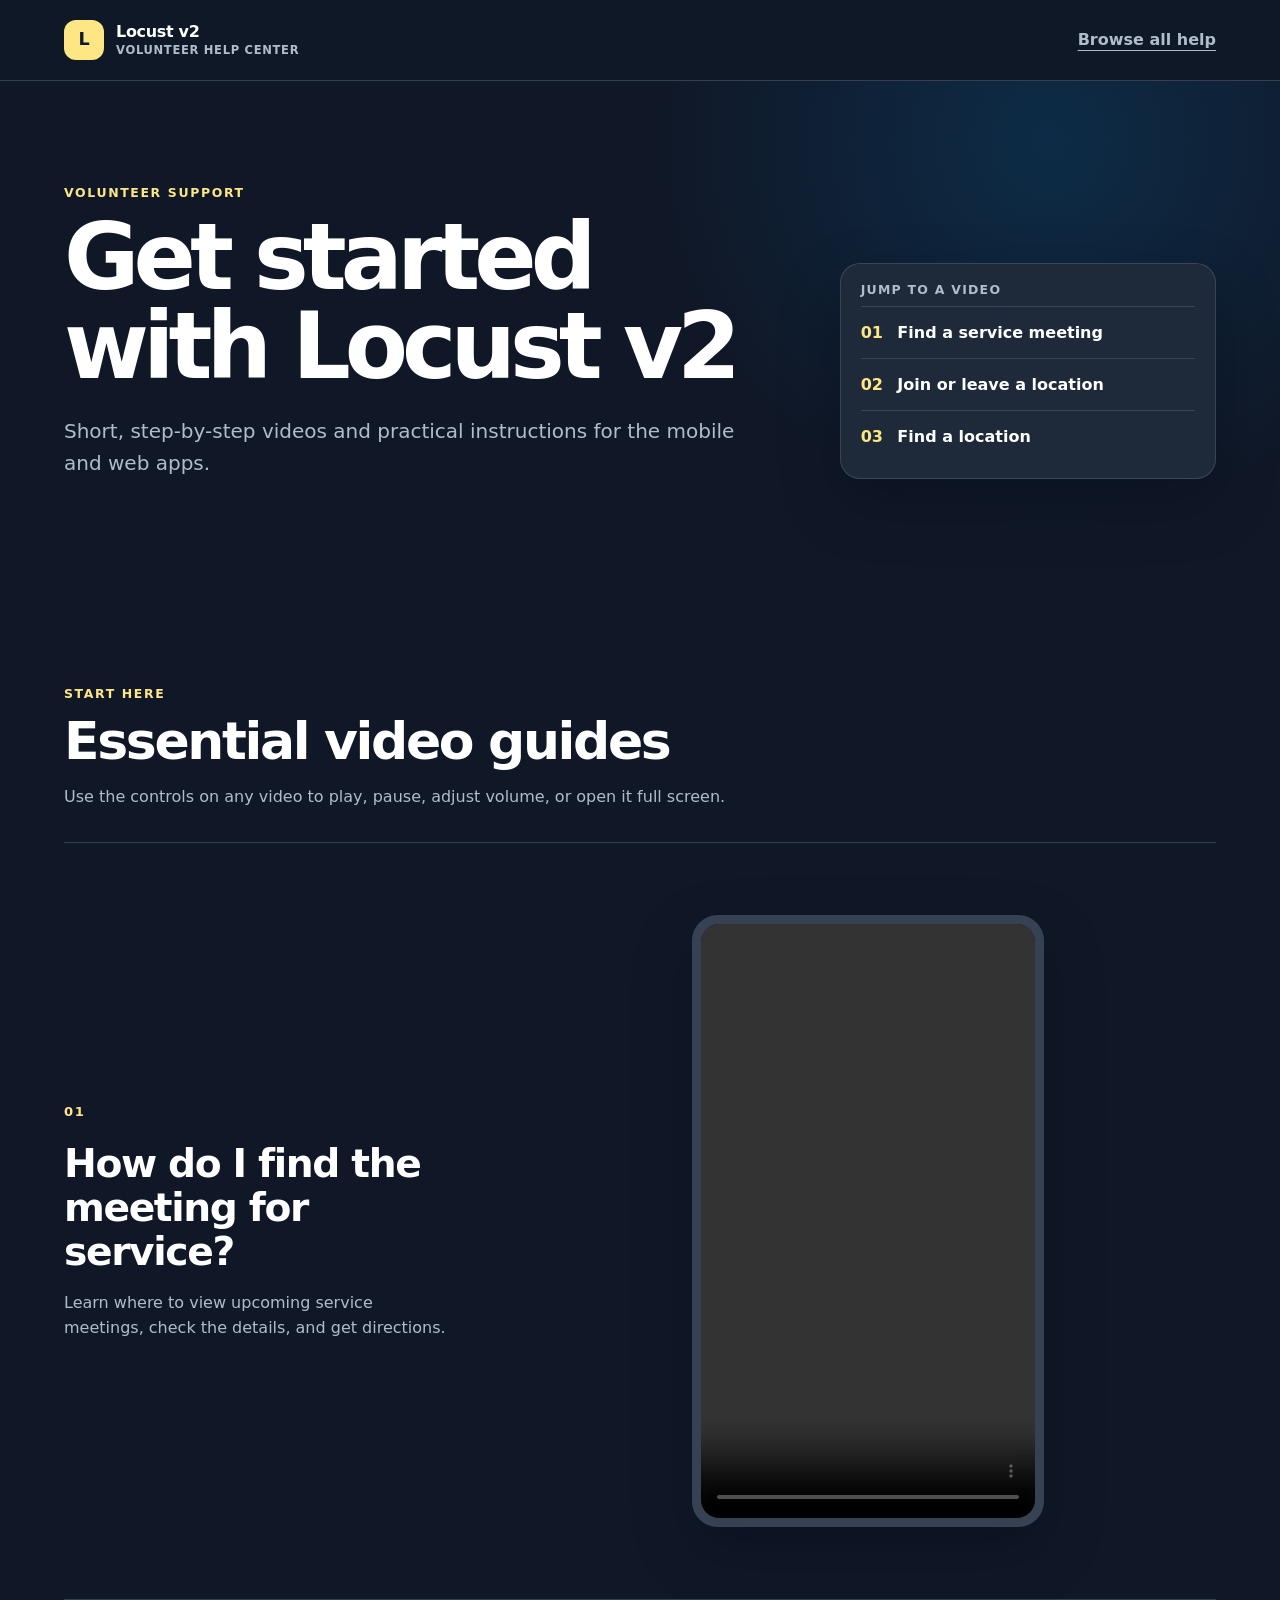
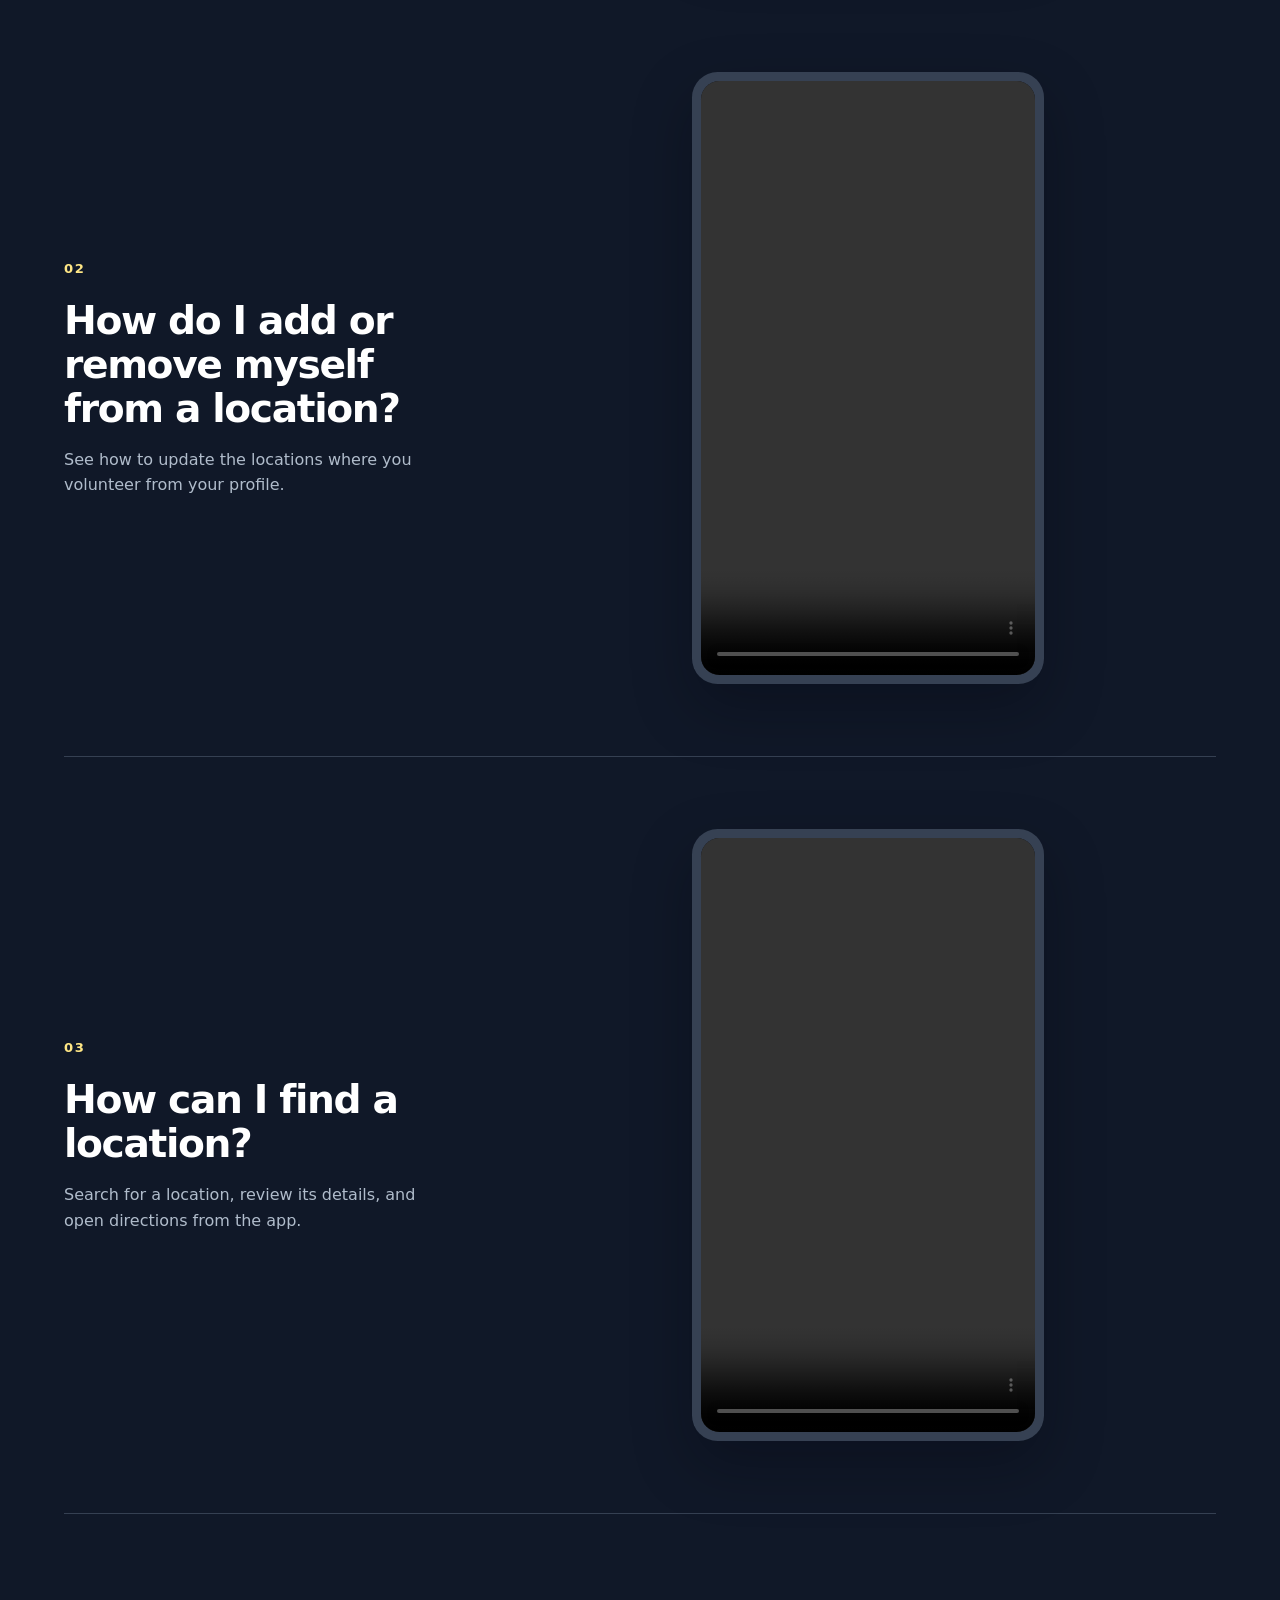
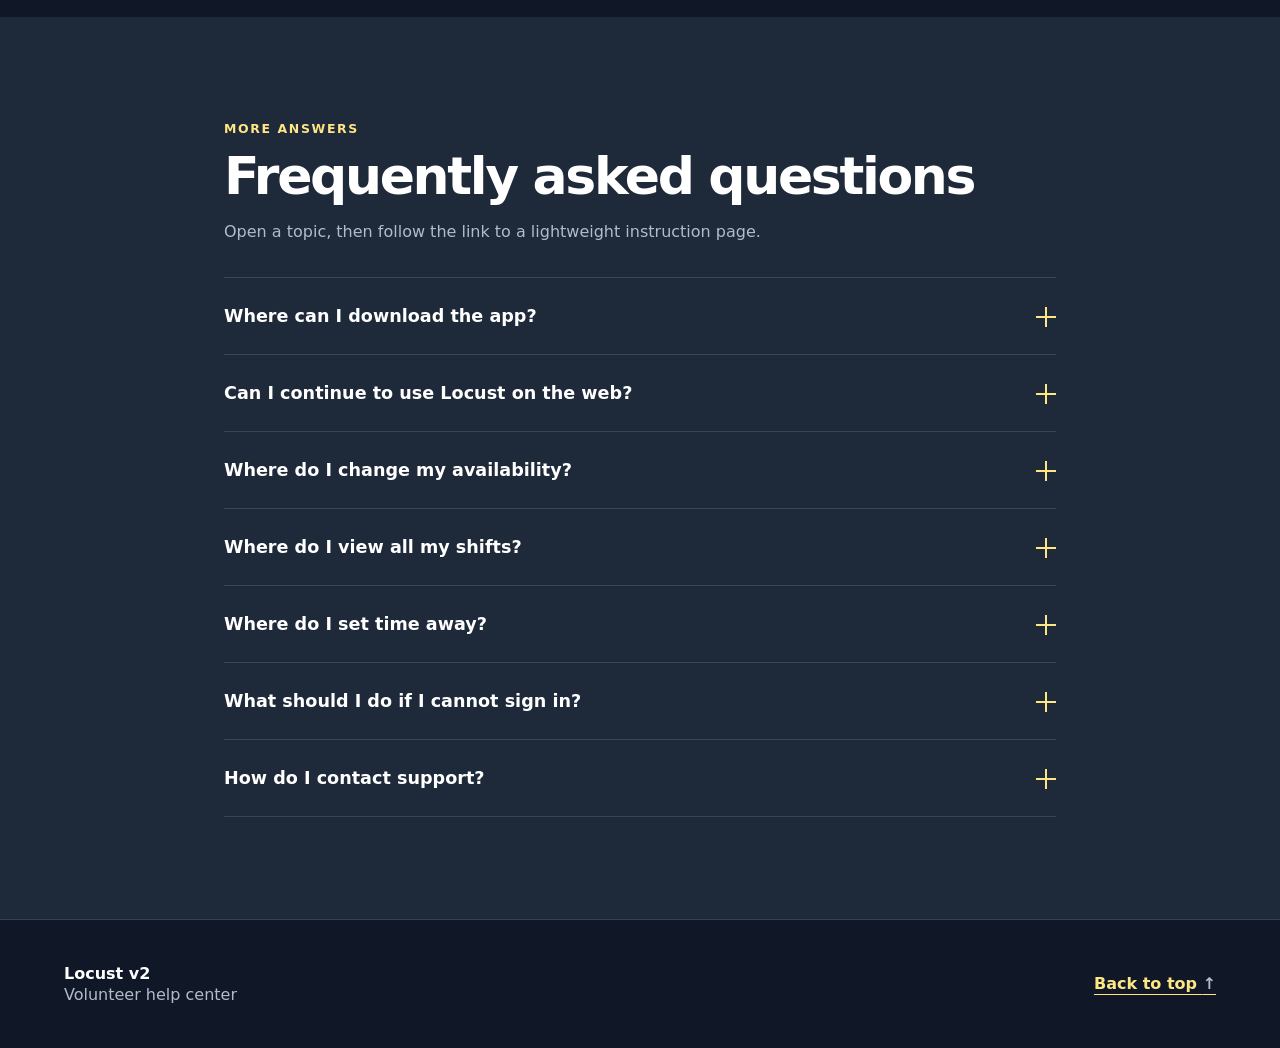
==== index.html @ 75269c6a "Publish Locust FAQ website" ====
<!doctype html>
<html lang="en">
<head>
  <meta charset="utf-8">
  <meta name="viewport" content="width=device-width, initial-scale=1">
  <meta name="description" content="How-to videos and instructions for Locust v2 volunteers.">
  <meta name="theme-color" content="#202534">
  <title>Volunteer Help Center | Locust v2</title>
  <link rel="stylesheet" href="css/styles.css">
  <script src="js/main.js" defer></script>
</head>
<body>
  <a class="skip-link" href="#main-content">Skip to main content</a>

  <header class="site-header">
    <div class="shell header-inner">
      <a class="brand" href="index.html" aria-label="Locust v2 help center home">
        <span class="brand-mark" aria-hidden="true">L</span>
        <span>Locust v2 <small>Volunteer help center</small></span>
      </a>
      <a class="header-link" href="#more-help">Browse all help</a>
    </div>
  </header>

  <main id="main-content">
    <section class="hero" aria-labelledby="page-title">
      <div class="shell hero-grid">
        <div>
          <p class="eyebrow">Volunteer support</p>
          <h1 id="page-title">Get started with Locust v2</h1>
          <p class="hero-copy">Short, step-by-step videos and practical instructions for the mobile and web apps.</p>
        </div>
        <nav class="quick-nav" aria-label="On this page">
          <p>Jump to a video</p>
          <a href="#find-meeting">01 <span>Find a service meeting</span></a>
          <a href="#manage-location">02 <span>Join or leave a location</span></a>
          <a href="#find-location">03 <span>Find a location</span></a>
        </nav>
      </div>
    </section>

    <section class="shell video-section" aria-labelledby="video-guides-title">
      <div class="section-heading">
        <p class="eyebrow">Start here</p>
        <h2 id="video-guides-title">Essential video guides</h2>
        <p>Use the controls on any video to play, pause, adjust volume, or open it full screen.</p>
      </div>

      <article class="guide" id="find-meeting">
        <div class="guide-copy">
          <span class="step-number" aria-hidden="true">01</span>
          <h2>How do I find the meeting for service?</h2>
          <p>Learn where to view upcoming service meetings, check the details, and get directions.</p>
        </div>
        <div class="video-frame">
          <video controls playsinline preload="metadata" aria-label="How to find a meeting for service">
            <source src="videos/find-service-meeting.mp4" type="video/mp4">
            Your browser does not support embedded video. <a href="videos/find-service-meeting.mp4">Download the video</a>.
          </video>
        </div>
      </article>

      <article class="guide" id="manage-location">
        <div class="guide-copy">
          <span class="step-number" aria-hidden="true">02</span>
          <h2>How do I add or remove myself from a location?</h2>
          <p>See how to update the locations where you volunteer from your profile.</p>
        </div>
        <div class="video-frame">
          <video controls playsinline preload="metadata" aria-label="How to add or remove yourself from a location">
            <source src="videos/manage-my-locations.mp4" type="video/mp4">
            Your browser does not support embedded video. <a href="videos/manage-my-locations.mp4">Download the video</a>.
          </video>
        </div>
      </article>

      <article class="guide" id="find-location">
        <div class="guide-copy">
          <span class="step-number" aria-hidden="true">03</span>
          <h2>How can I find a location?</h2>
          <p>Search for a location, review its details, and open directions from the app.</p>
        </div>
        <div class="video-frame">
          <video controls playsinline preload="metadata" aria-label="How to find a location">
            <source src="videos/find-location.mp4" type="video/mp4">
            Your browser does not support embedded video. <a href="videos/find-location.mp4">Download the video</a>.
          </video>
        </div>
      </article>
    </section>

    <section class="more-help" id="more-help" aria-labelledby="more-help-title">
      <div class="shell narrow">
        <div class="section-heading">
          <p class="eyebrow">More answers</p>
          <h2 id="more-help-title">Frequently asked questions</h2>
          <p>Open a topic, then follow the link to a lightweight instruction page.</p>
        </div>

        <div class="accordion" data-accordion>
          <div class="accordion-item">
            <h3><button type="button" aria-expanded="false" aria-controls="answer-download" id="question-download"><span>Where can I download the app?</span><span class="accordion-icon" aria-hidden="true"></span></button></h3>
            <div class="accordion-panel" id="answer-download" role="region" aria-labelledby="question-download" hidden>
              <p>Download the Locust app from the App Store or Google Play.</p>
              <a class="button" href="faq/download-app.html">View download options <span aria-hidden="true">→</span></a>
            </div>
          </div>
          <div class="accordion-item">
            <h3><button type="button" aria-expanded="false" aria-controls="answer-web" id="question-web"><span>Can I continue to use Locust on the web?</span><span class="accordion-icon" aria-hidden="true"></span></button></h3>
            <div class="accordion-panel" id="answer-web" role="region" aria-labelledby="question-web" hidden>
              <p>Yes. Locust will continue to support the v2 module on the web.</p>
              <a class="button" href="faq/use-locust-on-web.html">Learn about web access <span aria-hidden="true">→</span></a>
            </div>
          </div>
          <div class="accordion-item">
            <h3><button type="button" aria-expanded="false" aria-controls="answer-availability" id="question-availability"><span>Where do I change my availability?</span><span class="accordion-icon" aria-hidden="true"></span></button></h3>
            <div class="accordion-panel" id="answer-availability" role="region" aria-labelledby="question-availability" hidden>
              <p>Follow the video guide to review and update your regular availability.</p>
              <a class="button" href="faq/change-availability.html">View availability guide <span aria-hidden="true">→</span></a>
            </div>
          </div>
          <div class="accordion-item">
            <h3><button type="button" aria-expanded="false" aria-controls="answer-shifts" id="question-shifts"><span>Where do I view all my shifts?</span><span class="accordion-icon" aria-hidden="true"></span></button></h3>
            <div class="accordion-panel" id="answer-shifts" role="region" aria-labelledby="question-shifts" hidden>
              <p>See where to find upcoming and previous shifts in one place.</p>
              <a class="button" href="faq/view-all-shifts.html">View shifts guide <span aria-hidden="true">→</span></a>
            </div>
          </div>
          <div class="accordion-item">
            <h3><button type="button" aria-expanded="false" aria-controls="answer-time-away" id="question-time-away"><span>Where do I set time away?</span><span class="accordion-icon" aria-hidden="true"></span></button></h3>
            <div class="accordion-panel" id="answer-time-away" role="region" aria-labelledby="question-time-away" hidden>
              <p>Use time away to mark dates when you are unavailable to volunteer.</p>
              <a class="button" href="faq/set-time-away.html">View time away guide <span aria-hidden="true">→</span></a>
            </div>
          </div>
          <div class="accordion-item">
            <h3><button type="button" aria-expanded="false" aria-controls="answer-password" id="question-password"><span>What should I do if I cannot sign in?</span><span class="accordion-icon" aria-hidden="true"></span></button></h3>
            <div class="accordion-panel" id="answer-password" role="region" aria-labelledby="question-password" hidden>
              <p>Try quick sign-in checks or follow the steps to reset your password.</p>
              <a class="button" href="faq/sign-in-help.html">View sign-in help <span aria-hidden="true">→</span></a>
            </div>
          </div>
          <div class="accordion-item">
            <h3><button type="button" aria-expanded="false" aria-controls="answer-support" id="question-support"><span>How do I contact support?</span><span class="accordion-icon" aria-hidden="true"></span></button></h3>
            <div class="accordion-panel" id="answer-support" role="region" aria-labelledby="question-support" hidden>
              <p>Find out what information to include so the support team can help quickly.</p>
              <a class="button" href="faq/contact-support.html">View support options <span aria-hidden="true">→</span></a>
            </div>
          </div>
        </div>
      </div>
    </section>
  </main>

  <footer class="site-footer">
    <div class="shell footer-inner">
      <p><strong>Locust v2</strong><br><span>Volunteer help center</span></p>
      <a href="#main-content">Back to top <span aria-hidden="true">↑</span></a>
    </div>
  </footer>
</body>
</html>
---- css/styles.css ----
:root {
  color-scheme: dark;
  --background: oklch(21% .034 264.665);
  --surface: oklch(27.8% .033 256.848);
  --surface-active: oklch(37.3% .034 259.733);
  --text: #fff;
  --muted: oklch(79% .025 255);
  --button: oklch(58.8% .158 241.966);
  --button-hover: oklch(67% .15 241.966);
  --icon: oklch(92.4% .12 95.746);
  --border: oklch(45% .035 258 / .65);
  --focus: oklch(85% .15 95.746);
  --shadow: 0 24px 60px oklch(10% .03 260 / .28);
  --radius: 1.25rem;
  --shell: 72rem;
}

* { box-sizing: border-box; }
html { scroll-behavior: smooth; }
body {
  margin: 0;
  background: var(--background);
  color: var(--text);
  font-family: Inter, ui-sans-serif, system-ui, -apple-system, BlinkMacSystemFont, "Segoe UI", sans-serif;
  font-size: 1rem;
  line-height: 1.6;
}
a { color: inherit; }
button, a { -webkit-tap-highlight-color: transparent; }
:focus-visible { outline: 3px solid var(--focus); outline-offset: 4px; }
.shell { width: min(calc(100% - 2rem), var(--shell)); margin-inline: auto; }
.narrow { max-width: 52rem; }
.skip-link { position: fixed; top: .75rem; left: .75rem; z-index: 20; padding: .7rem 1rem; background: var(--icon); color: var(--background); font-weight: 800; border-radius: .5rem; transform: translateY(-160%); }
.skip-link:focus { transform: translateY(0); }

.site-header { border-bottom: 1px solid var(--border); background: oklch(21% .034 264.665 / .92); }
.header-inner, .footer-inner { min-height: 5rem; display: flex; align-items: center; justify-content: space-between; gap: 1rem; }
.brand { display: inline-flex; align-items: center; gap: .75rem; text-decoration: none; font-weight: 800; letter-spacing: -.02em; line-height: 1.1; }
.brand small { display: block; color: var(--muted); margin-top: .25rem; font-size: .72rem; font-weight: 600; letter-spacing: .06em; text-transform: uppercase; }
.brand-mark { display: grid; place-items: center; width: 2.5rem; aspect-ratio: 1; border-radius: .75rem; color: var(--background); background: var(--icon); font-size: 1.1rem; }
.header-link { color: var(--muted); text-underline-offset: .3em; font-weight: 700; }
.header-link:hover { color: var(--text); }

.hero { padding: clamp(3.5rem, 8vw, 7rem) 0; overflow: hidden; background: radial-gradient(circle at 82% 12%, oklch(58.8% .158 241.966 / .18), transparent 34%); }
.hero-grid { display: grid; grid-template-columns: minmax(0, 1.3fr) minmax(17rem, .7fr); gap: clamp(2rem, 6vw, 6rem); align-items: end; }
.eyebrow { margin: 0 0 .6rem; color: var(--icon); text-transform: uppercase; letter-spacing: .13em; font-size: .78rem; font-weight: 850; }
h1, h2, h3, p { overflow-wrap: break-word; }
h1 { max-width: 12ch; margin: 0; font-size: clamp(2.8rem, 8vw, 5.75rem); line-height: .97; letter-spacing: -.065em; }
.hero-copy { max-width: 43rem; margin: 1.5rem 0 0; color: var(--muted); font-size: clamp(1.05rem, 2vw, 1.25rem); }
.quick-nav { padding: 1rem 1.25rem; border: 1px solid var(--border); border-radius: var(--radius); background: var(--surface); box-shadow: var(--shadow); }
.quick-nav p { margin: 0 0 .4rem; color: var(--muted); font-size: .78rem; font-weight: 800; text-transform: uppercase; letter-spacing: .1em; }
.quick-nav a { display: flex; gap: .9rem; padding: .8rem 0; color: var(--icon); text-decoration: none; font-variant-numeric: tabular-nums; font-weight: 800; border-top: 1px solid var(--border); }
.quick-nav a span { color: var(--text); font-weight: 650; }
.quick-nav a:hover span { text-decoration: underline; text-underline-offset: .3em; }

.video-section { padding: clamp(4rem, 8vw, 7.5rem) 0; }
.section-heading { margin-bottom: 2rem; }
.section-heading h2 { margin: 0; font-size: clamp(2rem, 5vw, 3.25rem); line-height: 1.05; letter-spacing: -.045em; }
.section-heading > p:last-child { max-width: 42rem; margin: 1rem 0 0; color: var(--muted); }
.guide { display: grid; grid-template-columns: minmax(15rem, .72fr) minmax(18rem, 1.28fr); gap: clamp(1.5rem, 5vw, 5rem); align-items: center; padding: clamp(2rem, 6vw, 4.5rem) 0; border-top: 1px solid var(--border); scroll-margin-top: 1rem; }
.guide:last-child { border-bottom: 1px solid var(--border); }
.step-number { display: block; margin-bottom: 1.25rem; color: var(--icon); font-size: .82rem; font-weight: 850; letter-spacing: .12em; }
.guide h2 { margin: 0; font-size: clamp(1.6rem, 4vw, 2.45rem); line-height: 1.12; letter-spacing: -.035em; }
.guide-copy p { margin: 1rem 0 0; color: var(--muted); }
.video-frame { justify-self: center; width: min(100%, 22rem); padding: .55rem; border-radius: 1.6rem; background: var(--surface-active); box-shadow: var(--shadow); }
video { display: block; width: 100%; aspect-ratio: 9 / 16; object-fit: cover; border-radius: 1.15rem; background: #0c0f17; }

.more-help { padding: clamp(4rem, 8vw, 7.5rem) 0; background: var(--surface); }
.accordion { border-top: 1px solid var(--border); }
.accordion-item { border-bottom: 1px solid var(--border); }
.accordion h3 { margin: 0; }
.accordion button { width: 100%; min-height: 4.75rem; display: flex; align-items: center; justify-content: space-between; gap: 1.5rem; padding: 1rem 0; border: 0; color: var(--text); background: transparent; text-align: left; font: inherit; font-size: 1.1rem; font-weight: 750; cursor: pointer; }
.accordion button:hover { color: var(--icon); }
.accordion-icon { position: relative; flex: 0 0 1.25rem; width: 1.25rem; height: 1.25rem; }
.accordion-icon::before, .accordion-icon::after { content: ""; position: absolute; inset: 50% 0 auto; height: 2px; background: var(--icon); transition: transform .2s ease; }
.accordion-icon::after { transform: rotate(90deg); }
.accordion button[aria-expanded="true"] .accordion-icon::after { transform: rotate(0deg); }
.accordion-panel { padding: 0 3rem 1.75rem 0; }
.accordion-panel p { max-width: 40rem; margin: 0 0 1.25rem; color: var(--muted); }
.button { display: inline-flex; align-items: center; gap: .65rem; min-height: 2.75rem; padding: .65rem 1rem; border-radius: .65rem; color: #fff; background: var(--button); text-decoration: none; font-weight: 800; }
.button:hover { background: var(--button-hover); }

.site-footer { border-top: 1px solid var(--border); }
.footer-inner { min-height: 8rem; }
.footer-inner p { margin: 0; line-height: 1.35; }
.footer-inner span { color: var(--muted); }
.footer-inner a { color: var(--icon); font-weight: 750; text-underline-offset: .3em; }

.article-page main { padding: clamp(3rem, 8vw, 6rem) 0; }
.breadcrumbs { margin-bottom: 2rem; color: var(--muted); font-size: .92rem; }
.breadcrumbs a { color: var(--icon); }
.article { max-width: 48rem; }
.article h1 { max-width: 15ch; font-size: clamp(2.4rem, 7vw, 4.5rem); }
.article .lede { margin: 1.25rem 0 2.5rem; color: var(--muted); font-size: 1.2rem; }
.instruction-card { margin-top: 2rem; padding: clamp(1.25rem, 4vw, 2rem); border: 1px solid var(--border); border-radius: var(--radius); background: var(--surface); }
.instruction-card h2 { margin-top: 0; }
.instruction-card li + li { margin-top: .85rem; }
.note { padding: 1rem 1.2rem; border-left: 4px solid var(--icon); background: oklch(92.4% .12 95.746 / .08); }
.store-badges { display: flex; flex-wrap: wrap; align-items: center; gap: 1rem; margin: 1.75rem 0; }
.store-badge { display: inline-flex; border-radius: .55rem; }
.store-badge img { display: block; width: auto; height: 3.25rem; object-fit: contain; }
.store-badge-google img { height: 4.1rem; margin: -.425rem; }
.legal-copy { color: var(--muted); font-size: .78rem; }
.help-video-section { margin-top: 2.5rem; }
.help-video-section > h2 { margin-bottom: .5rem; }
.help-video-section > p { color: var(--muted); }
.help-video-section .video-frame { margin: 1.5rem 0 0; }
.placeholder-copy { color: var(--muted); font-size: .9rem; }

@media (max-width: 47.99rem) {
  .shell { width: min(calc(100% - 1.25rem), var(--shell)); }
  .header-link { display: none; }
  .hero-grid, .guide { grid-template-columns: 1fr; }
  .hero-grid { align-items: stretch; }
  .guide { gap: 1.5rem; }
  .video-frame { width: min(100%, 20rem); }
  .footer-inner { align-items: flex-start; flex-direction: column; justify-content: center; }
}

@media (prefers-reduced-motion: reduce) {
  html { scroll-behavior: auto; }
  *, *::before, *::after { transition-duration: .01ms !important; animation-duration: .01ms !important; animation-iteration-count: 1 !important; }
}
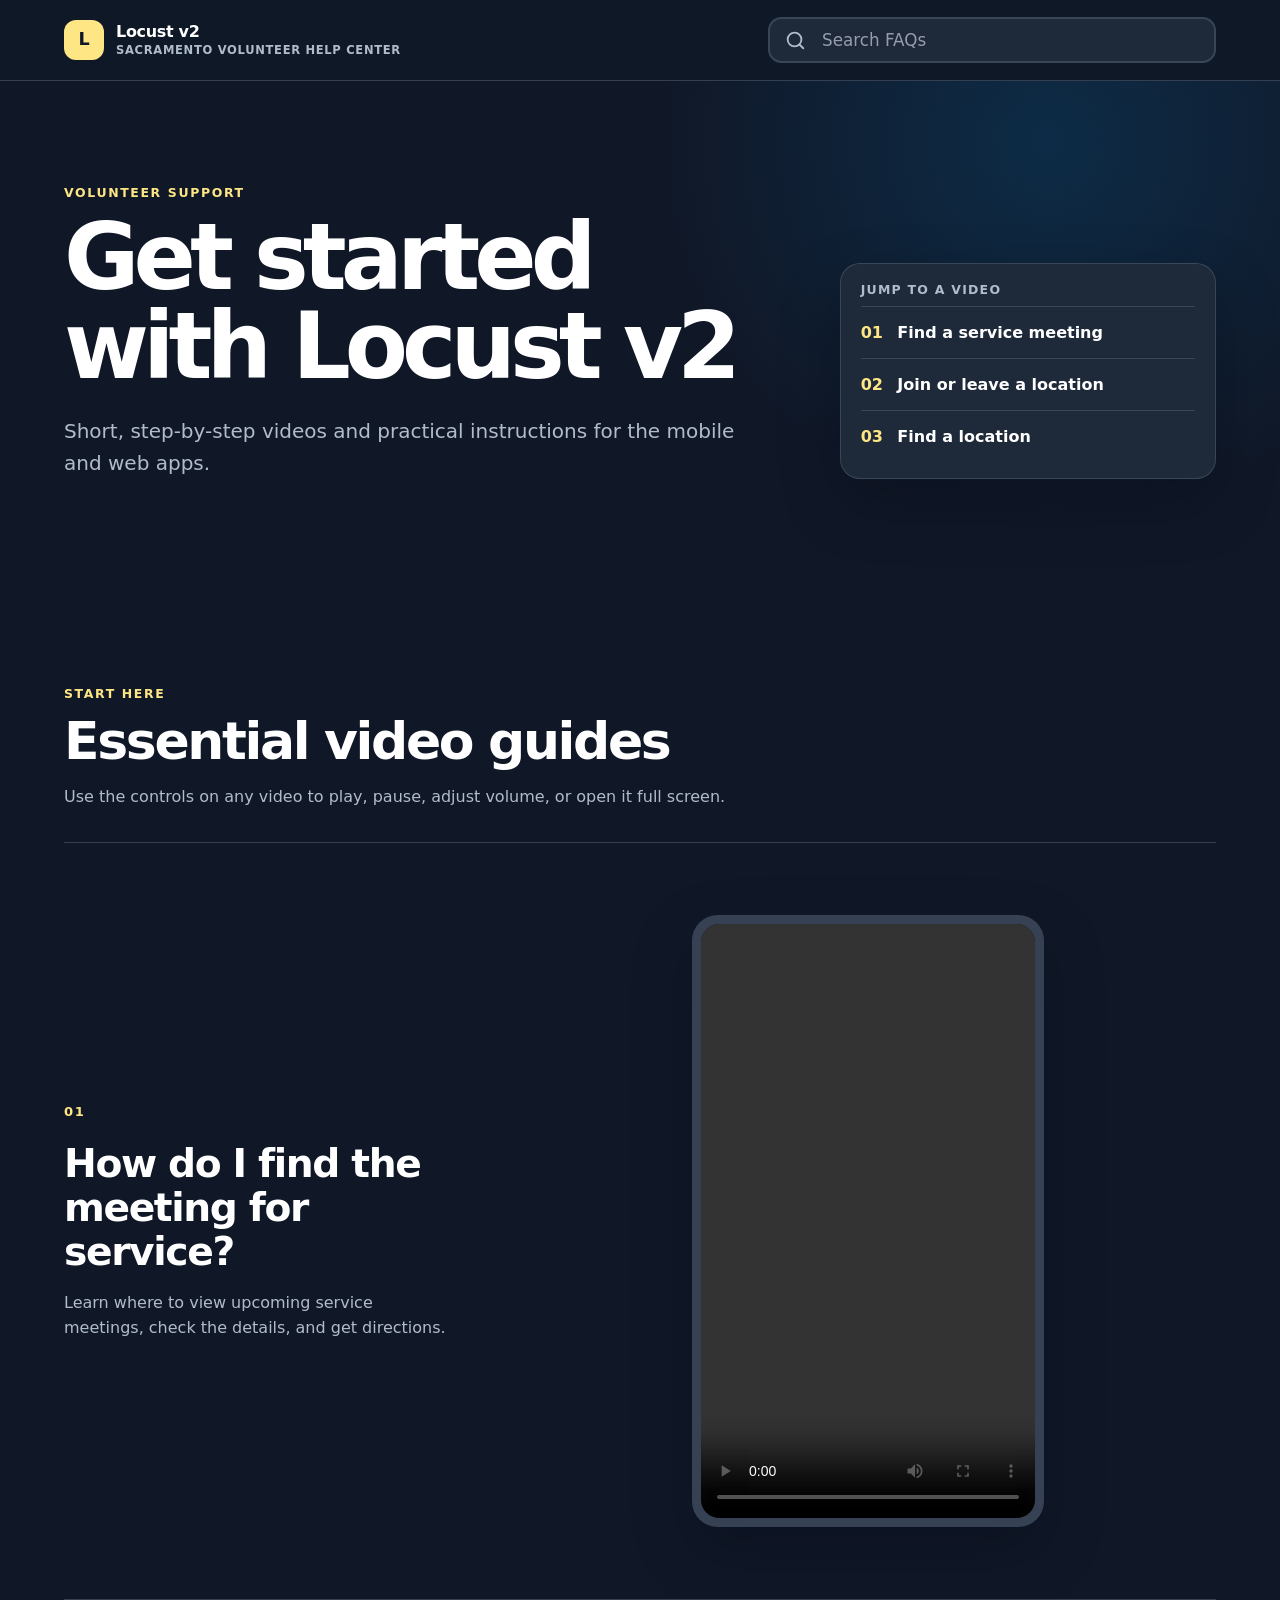
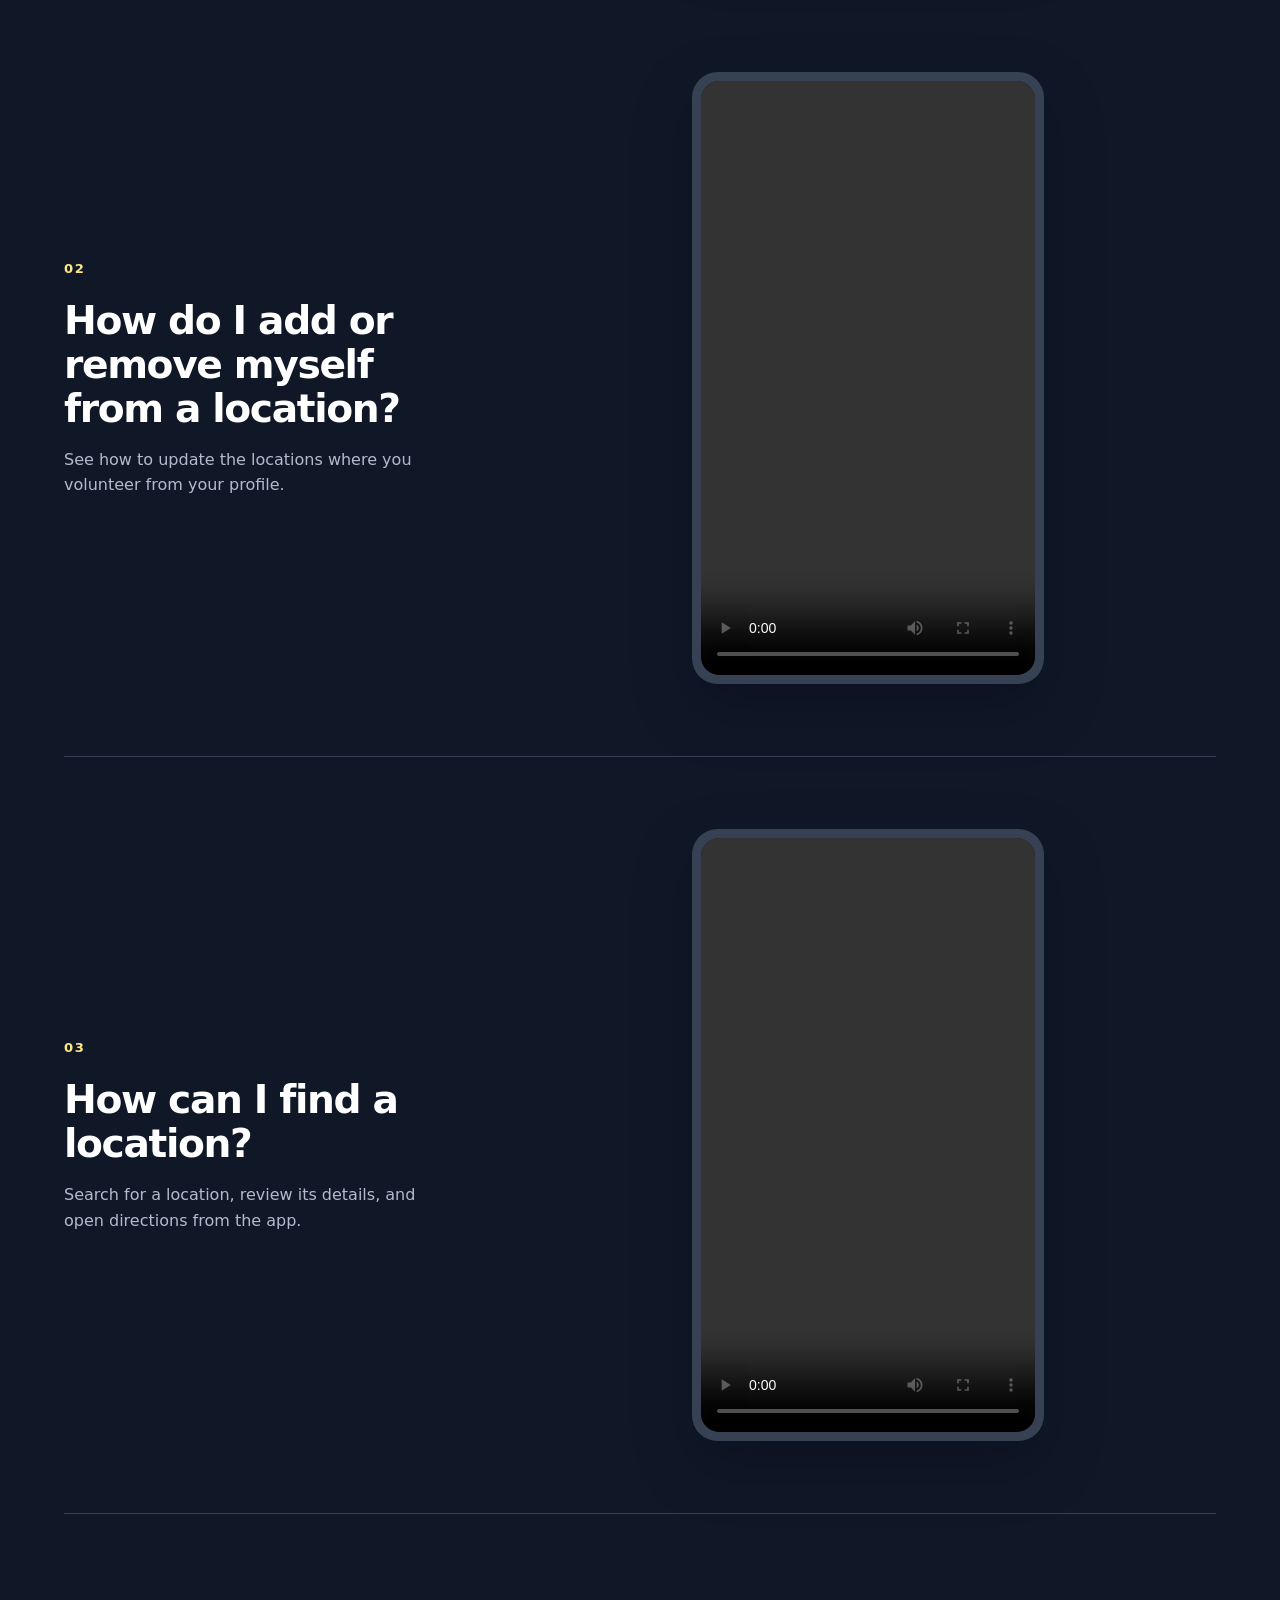
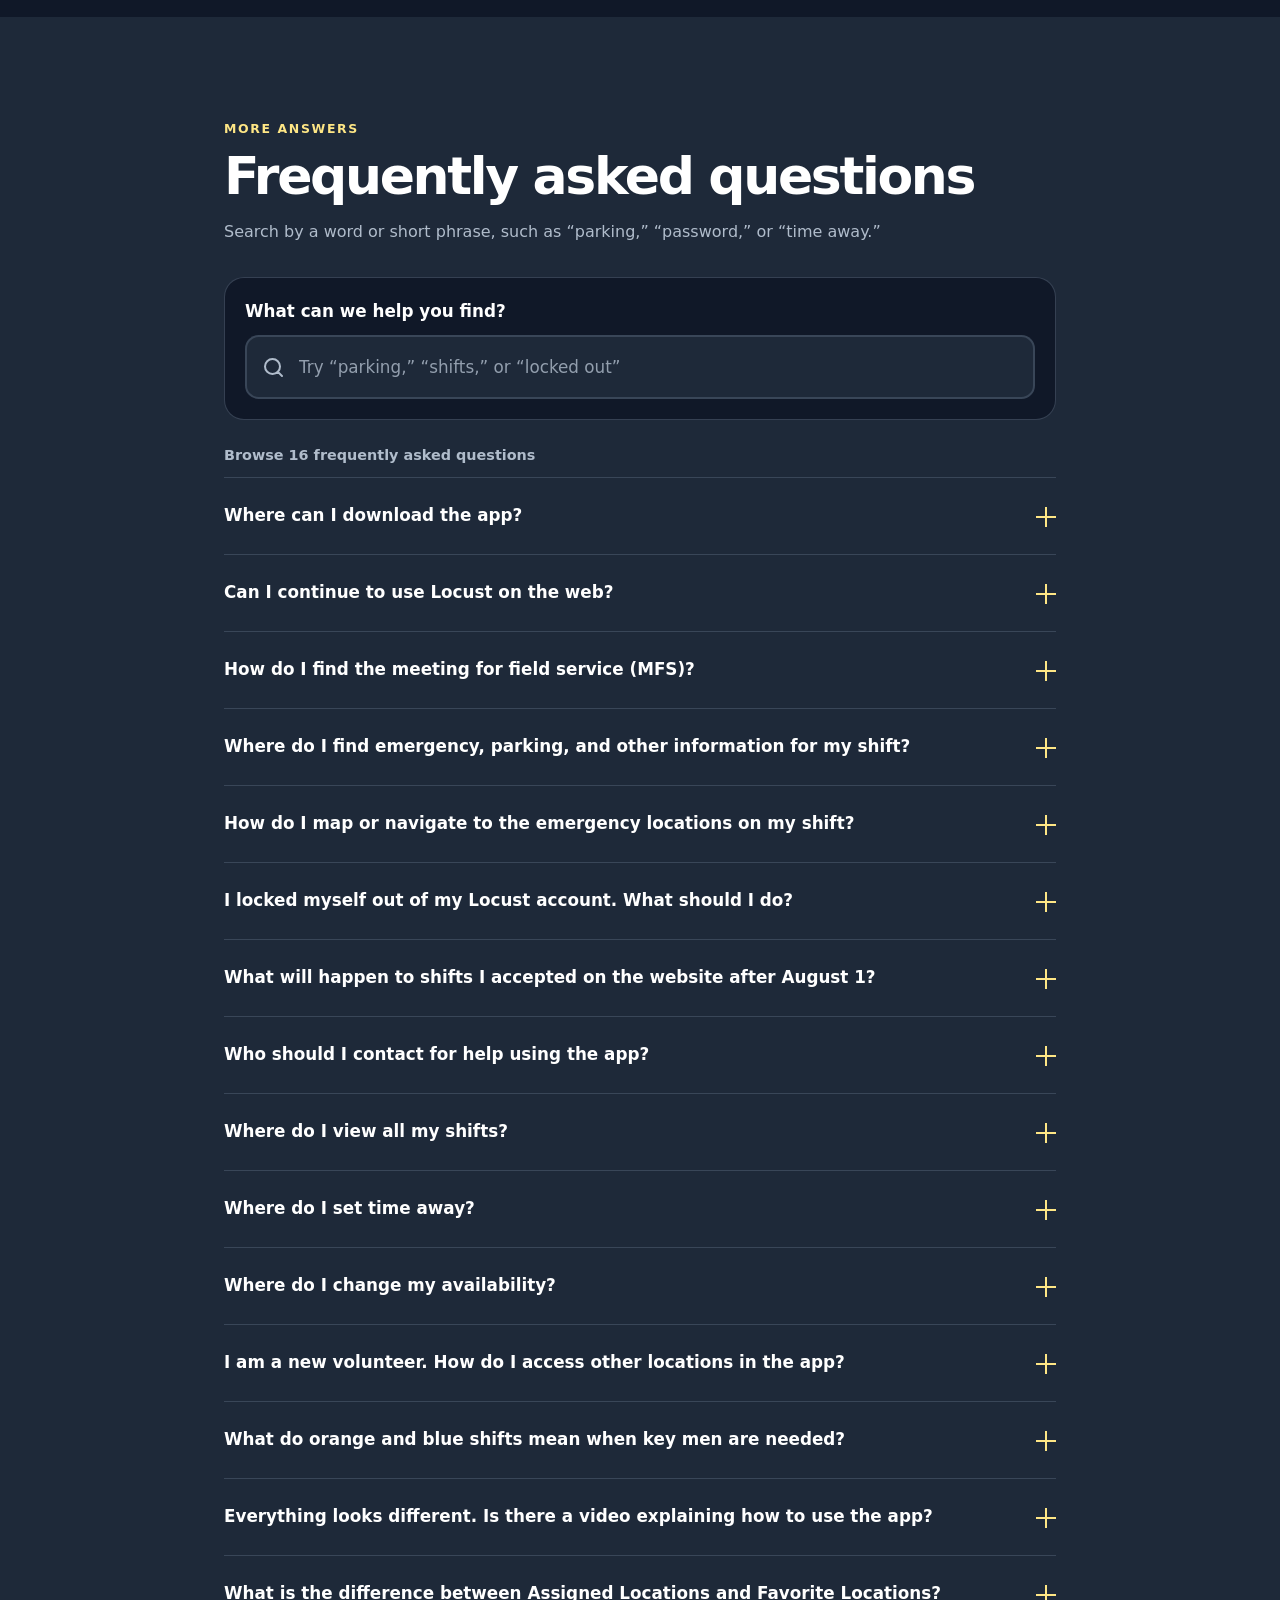
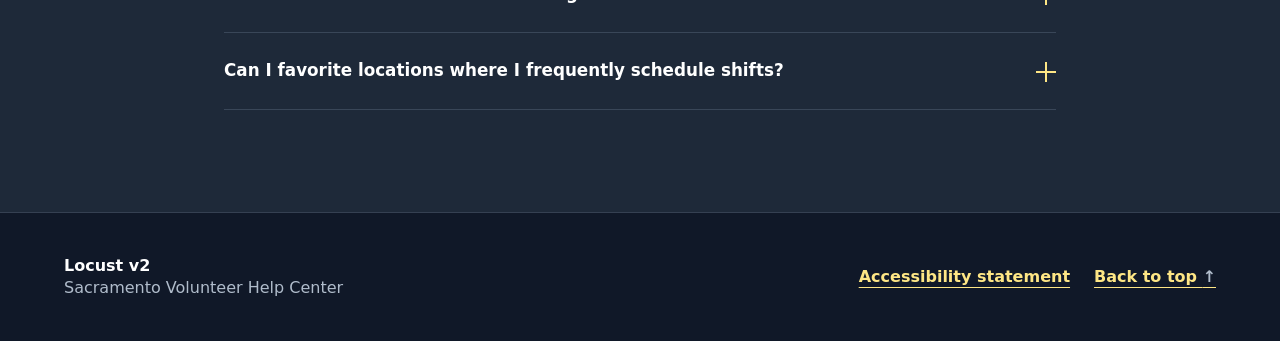
==== commit 6ff49f43: "Added search capabilities for user searches in FAQ, added accessibility statement for a11y complianc" ====
--- a/index.html
+++ b/index.html
@@ -4,9 +4,11 @@
   <meta charset="utf-8">
   <meta name="viewport" content="width=device-width, initial-scale=1">
   <meta name="description" content="How-to videos and instructions for Locust v2 volunteers.">
+  <meta name="robots" content="noindex, nofollow, noarchive, nosnippet">
   <meta name="theme-color" content="#202534">
-  <title>Volunteer Help Center | Locust v2</title>
+  <title>Sacramento Volunteer Help Center | Locust v2</title>
   <link rel="stylesheet" href="css/styles.css">
+  <script src="data/faqs-fallback.js" defer></script>
   <script src="js/main.js" defer></script>
 </head>
 <body>
@@ -14,11 +16,20 @@
 
   <header class="site-header">
     <div class="shell header-inner">
-      <a class="brand" href="index.html" aria-label="Locust v2 help center home">
+      <a class="brand" href="index.html" aria-label="Locust v2 help center home" data-home-link>
         <span class="brand-mark" aria-hidden="true">L</span>
-        <span>Locust v2 <small>Volunteer help center</small></span>
+        <span>Locust v2 <small>Sacramento Volunteer Help Center</small></span>
       </a>
-      <a class="header-link" href="#more-help">Browse all help</a>
+      <form class="header-search" role="search">
+        <label class="visually-hidden" for="faq-search">Search frequently asked questions</label>
+        <div class="search-control">
+          <svg aria-hidden="true" viewBox="0 0 24 24" width="22" height="22">
+            <path d="m21 21-4.35-4.35m2.35-5.15A7.5 7.5 0 1 1 4 11.5a7.5 7.5 0 0 1 15 0Z"></path>
+          </svg>
+          <input id="faq-search" name="q" type="search" placeholder="Search FAQs" autocomplete="off" data-header-search-input>
+          <button type="button" class="search-clear" data-header-search-clear hidden>Clear</button>
+        </div>
+      </form>
     </div>
   </header>
 
@@ -94,59 +105,26 @@
         <div class="section-heading">
           <p class="eyebrow">More answers</p>
           <h2 id="more-help-title">Frequently asked questions</h2>
-          <p>Open a topic, then follow the link to a lightweight instruction page.</p>
+          <p>Search by a word or short phrase, such as “parking,” “password,” or “time away.”</p>
         </div>
 
-        <div class="accordion" data-accordion>
-          <div class="accordion-item">
-            <h3><button type="button" aria-expanded="false" aria-controls="answer-download" id="question-download"><span>Where can I download the app?</span><span class="accordion-icon" aria-hidden="true"></span></button></h3>
-            <div class="accordion-panel" id="answer-download" role="region" aria-labelledby="question-download" hidden>
-              <p>Download the Locust app from the App Store or Google Play.</p>
-              <a class="button" href="faq/download-app.html">View download options <span aria-hidden="true">→</span></a>
+        <div class="faq-search" data-faq-search>
+          <form class="section-search" role="search">
+            <label for="faq-section-search">What can we help you find?</label>
+            <div class="search-control">
+              <svg aria-hidden="true" viewBox="0 0 24 24" width="24" height="24">
+                <path d="m21 21-4.35-4.35m2.35-5.15A7.5 7.5 0 1 1 4 11.5a7.5 7.5 0 0 1 15 0Z"></path>
+              </svg>
+              <input id="faq-section-search" name="faq-q" type="search" placeholder="Try “parking,” “shifts,” or “locked out”" autocomplete="off" data-section-search-input>
+              <button type="button" class="search-clear" data-section-search-clear hidden>Clear</button>
             </div>
-          </div>
-          <div class="accordion-item">
-            <h3><button type="button" aria-expanded="false" aria-controls="answer-web" id="question-web"><span>Can I continue to use Locust on the web?</span><span class="accordion-icon" aria-hidden="true"></span></button></h3>
-            <div class="accordion-panel" id="answer-web" role="region" aria-labelledby="question-web" hidden>
-              <p>Yes. Locust will continue to support the v2 module on the web.</p>
-              <a class="button" href="faq/use-locust-on-web.html">Learn about web access <span aria-hidden="true">→</span></a>
-            </div>
-          </div>
-          <div class="accordion-item">
-            <h3><button type="button" aria-expanded="false" aria-controls="answer-availability" id="question-availability"><span>Where do I change my availability?</span><span class="accordion-icon" aria-hidden="true"></span></button></h3>
-            <div class="accordion-panel" id="answer-availability" role="region" aria-labelledby="question-availability" hidden>
-              <p>Follow the video guide to review and update your regular availability.</p>
-              <a class="button" href="faq/change-availability.html">View availability guide <span aria-hidden="true">→</span></a>
-            </div>
-          </div>
-          <div class="accordion-item">
-            <h3><button type="button" aria-expanded="false" aria-controls="answer-shifts" id="question-shifts"><span>Where do I view all my shifts?</span><span class="accordion-icon" aria-hidden="true"></span></button></h3>
-            <div class="accordion-panel" id="answer-shifts" role="region" aria-labelledby="question-shifts" hidden>
-              <p>See where to find upcoming and previous shifts in one place.</p>
-              <a class="button" href="faq/view-all-shifts.html">View shifts guide <span aria-hidden="true">→</span></a>
-            </div>
-          </div>
-          <div class="accordion-item">
-            <h3><button type="button" aria-expanded="false" aria-controls="answer-time-away" id="question-time-away"><span>Where do I set time away?</span><span class="accordion-icon" aria-hidden="true"></span></button></h3>
-            <div class="accordion-panel" id="answer-time-away" role="region" aria-labelledby="question-time-away" hidden>
-              <p>Use time away to mark dates when you are unavailable to volunteer.</p>
-              <a class="button" href="faq/set-time-away.html">View time away guide <span aria-hidden="true">→</span></a>
-            </div>
-          </div>
-          <div class="accordion-item">
-            <h3><button type="button" aria-expanded="false" aria-controls="answer-password" id="question-password"><span>What should I do if I cannot sign in?</span><span class="accordion-icon" aria-hidden="true"></span></button></h3>
-            <div class="accordion-panel" id="answer-password" role="region" aria-labelledby="question-password" hidden>
-              <p>Try quick sign-in checks or follow the steps to reset your password.</p>
-              <a class="button" href="faq/sign-in-help.html">View sign-in help <span aria-hidden="true">→</span></a>
-            </div>
-          </div>
-          <div class="accordion-item">
-            <h3><button type="button" aria-expanded="false" aria-controls="answer-support" id="question-support"><span>How do I contact support?</span><span class="accordion-icon" aria-hidden="true"></span></button></h3>
-            <div class="accordion-panel" id="answer-support" role="region" aria-labelledby="question-support" hidden>
-              <p>Find out what information to include so the support team can help quickly.</p>
-              <a class="button" href="faq/contact-support.html">View support options <span aria-hidden="true">→</span></a>
-            </div>
-          </div>
+          </form>
+          <p class="search-status" data-search-status role="status" aria-live="polite">Loading FAQs…</p>
+          <div class="search-results" data-search-results></div>
+
+          <noscript>
+            <p class="search-error">JavaScript is required to search the FAQs. Please enable JavaScript or contact support.</p>
+          </noscript>
         </div>
       </div>
     </section>
@@ -154,8 +132,11 @@
 
   <footer class="site-footer">
     <div class="shell footer-inner">
-      <p><strong>Locust v2</strong><br><span>Volunteer help center</span></p>
-      <a href="#main-content">Back to top <span aria-hidden="true">↑</span></a>
+      <p><strong>Locust v2</strong><br><span>Sacramento Volunteer Help Center</span></p>
+      <nav class="footer-links" aria-label="Footer">
+        <a href="accessibility.html">Accessibility statement</a>
+        <a href="#main-content">Back to top <span aria-hidden="true">↑</span></a>
+      </nav>
     </div>
   </footer>
 </body>
--- a/css/styles.css
+++ b/css/styles.css
@@ -28,6 +28,7 @@
 a { color: inherit; }
 button, a { -webkit-tap-highlight-color: transparent; }
 :focus-visible { outline: 3px solid var(--focus); outline-offset: 4px; }
+.visually-hidden { position: absolute; width: 1px; height: 1px; padding: 0; margin: -1px; overflow: hidden; clip: rect(0, 0, 0, 0); white-space: nowrap; border: 0; }
 .shell { width: min(calc(100% - 2rem), var(--shell)); margin-inline: auto; }
 .narrow { max-width: 52rem; }
 .skip-link { position: fixed; top: .75rem; left: .75rem; z-index: 20; padding: .7rem 1rem; background: var(--icon); color: var(--background); font-weight: 800; border-radius: .5rem; transform: translateY(-160%); }
@@ -38,8 +39,8 @@
 .brand { display: inline-flex; align-items: center; gap: .75rem; text-decoration: none; font-weight: 800; letter-spacing: -.02em; line-height: 1.1; }
 .brand small { display: block; color: var(--muted); margin-top: .25rem; font-size: .72rem; font-weight: 600; letter-spacing: .06em; text-transform: uppercase; }
 .brand-mark { display: grid; place-items: center; width: 2.5rem; aspect-ratio: 1; border-radius: .75rem; color: var(--background); background: var(--icon); font-size: 1.1rem; }
-.header-link { color: var(--muted); text-underline-offset: .3em; font-weight: 700; }
-.header-link:hover { color: var(--text); }
+.header-search { width: min(28rem, 48%); }
+.header-search .search-control input { min-height: 2.9rem; padding-top: .5rem; padding-bottom: .5rem; background: var(--surface); }
 
 .hero { padding: clamp(3.5rem, 8vw, 7rem) 0; overflow: hidden; background: radial-gradient(circle at 82% 12%, oklch(58.8% .158 241.966 / .18), transparent 34%); }
 .hero-grid { display: grid; grid-template-columns: minmax(0, 1.3fr) minmax(17rem, .7fr); gap: clamp(2rem, 6vw, 6rem); align-items: end; }
@@ -66,17 +67,44 @@
 video { display: block; width: 100%; aspect-ratio: 9 / 16; object-fit: cover; border-radius: 1.15rem; background: #0c0f17; }
 
 .more-help { padding: clamp(4rem, 8vw, 7.5rem) 0; background: var(--surface); }
-.accordion { border-top: 1px solid var(--border); }
-.accordion-item { border-bottom: 1px solid var(--border); }
-.accordion h3 { margin: 0; }
-.accordion button { width: 100%; min-height: 4.75rem; display: flex; align-items: center; justify-content: space-between; gap: 1.5rem; padding: 1rem 0; border: 0; color: var(--text); background: transparent; text-align: left; font: inherit; font-size: 1.1rem; font-weight: 750; cursor: pointer; }
-.accordion button:hover { color: var(--icon); }
-.accordion-icon { position: relative; flex: 0 0 1.25rem; width: 1.25rem; height: 1.25rem; }
-.accordion-icon::before, .accordion-icon::after { content: ""; position: absolute; inset: 50% 0 auto; height: 2px; background: var(--icon); transition: transform .2s ease; }
-.accordion-icon::after { transform: rotate(90deg); }
-.accordion button[aria-expanded="true"] .accordion-icon::after { transform: rotate(0deg); }
-.accordion-panel { padding: 0 3rem 1.75rem 0; }
-.accordion-panel p { max-width: 40rem; margin: 0 0 1.25rem; color: var(--muted); }
+.section-search { margin-bottom: 1.5rem; padding: 1.25rem; border: 1px solid var(--border); border-radius: var(--radius); background: var(--background); }
+.section-search label { display: block; margin-bottom: .65rem; font-size: 1.05rem; font-weight: 800; }
+.section-search .search-control input { background: var(--surface); }
+.search-control { position: relative; }
+.search-control svg { position: absolute; top: 50%; left: 1rem; translate: 0 -50%; fill: none; stroke: var(--muted); stroke-width: 2; stroke-linecap: round; pointer-events: none; }
+.search-control input { width: 100%; min-height: 4rem; padding: .8rem 5rem .8rem 3.25rem; border: 2px solid var(--border); border-radius: .85rem; color: var(--text); background: var(--background); font: inherit; font-size: 1.05rem; }
+.search-control input::placeholder { color: var(--muted); opacity: .8; }
+.search-control input:focus { border-color: var(--focus); outline: 3px solid oklch(85% .15 95.746 / .25); }
+.search-clear { position: absolute; top: 50%; right: .7rem; translate: 0 -50%; padding: .5rem; border: 0; color: var(--icon); background: transparent; font: inherit; font-weight: 800; cursor: pointer; }
+.search-clear:hover { text-decoration: underline; text-underline-offset: .25em; }
+.search-status { margin: 1.25rem 0 .6rem; color: var(--muted); font-size: .9rem; font-weight: 700; }
+.search-results { display: grid; gap: .8rem; }
+.search-result, .search-empty { padding: 1.25rem; border: 1px solid var(--border); border-radius: .9rem; background: var(--background); }
+.search-result h3, .search-empty h3 { margin: 0; font-size: 1.12rem; line-height: 1.35; }
+.search-result p, .search-empty p { margin: .65rem 0 1rem; color: var(--muted); }
+.search-result .answer-pending { color: var(--icon); }
+.search-result .button, .search-empty .button { min-height: 2.5rem; padding: .5rem .85rem; font-size: .9rem; }
+.text-link { color: var(--icon); font-weight: 800; text-underline-offset: .25em; }
+.search-error { color: var(--icon); }
+.faq-accordion { border-top: 1px solid var(--border); }
+.faq-accordion-item { border-bottom: 1px solid var(--border); }
+.faq-accordion-item summary { min-height: 4.75rem; display: flex; align-items: center; justify-content: space-between; gap: 1.5rem; padding: 1rem 0; color: var(--text); font-size: 1.05rem; font-weight: 750; cursor: pointer; list-style: none; }
+.faq-accordion-item summary::-webkit-details-marker { display: none; }
+.faq-accordion-item summary:hover { color: var(--icon); }
+.faq-accordion-item .accordion-icon { position: relative; flex: 0 0 1.25rem; width: 1.25rem; height: 1.25rem; }
+.faq-accordion-item .accordion-icon::before,
+.faq-accordion-item .accordion-icon::after { content: ""; position: absolute; inset: 50% 0 auto; height: 2px; background: var(--icon); transition: transform .2s ease; }
+.faq-accordion-item .accordion-icon::after { transform: rotate(90deg); }
+.faq-accordion-item[open] .accordion-icon::after { transform: rotate(0deg); }
+.faq-accordion-panel { padding: 0 3rem 1.75rem 0; }
+.faq-accordion-panel p { max-width: 40rem; margin: 0 0 1rem; color: var(--muted); }
+.faq-accordion-panel .answer-pending { color: var(--icon); }
+.search-mode .hero,
+.search-mode .video-section { display: none; }
+.search-mode .more-help { min-height: calc(100vh - 5rem); padding-top: clamp(2.25rem, 5vw, 4rem); }
+.search-mode .more-help .section-heading .eyebrow { display: none; }
+.search-mode .more-help .section-heading h2 { font-size: clamp(1.75rem, 4vw, 2.6rem); }
+.search-source-header .section-search { display: none; }
 .button { display: inline-flex; align-items: center; gap: .65rem; min-height: 2.75rem; padding: .65rem 1rem; border-radius: .65rem; color: #fff; background: var(--button); text-decoration: none; font-weight: 800; }
 .button:hover { background: var(--button-hover); }
 
@@ -85,6 +113,7 @@
 .footer-inner p { margin: 0; line-height: 1.35; }
 .footer-inner span { color: var(--muted); }
 .footer-inner a { color: var(--icon); font-weight: 750; text-underline-offset: .3em; }
+.footer-links { display: flex; flex-wrap: wrap; justify-content: flex-end; gap: .75rem 1.5rem; }
 
 .article-page main { padding: clamp(3rem, 8vw, 6rem) 0; }
 .breadcrumbs { margin-bottom: 2rem; color: var(--muted); font-size: .92rem; }
@@ -109,12 +138,15 @@
 
 @media (max-width: 47.99rem) {
   .shell { width: min(calc(100% - 1.25rem), var(--shell)); }
-  .header-link { display: none; }
+  .header-inner { min-height: auto; padding-block: .75rem; align-items: stretch; flex-direction: column; }
+  .header-search { width: 100%; }
+  .header-search .search-control input { min-height: 3rem; }
   .hero-grid, .guide { grid-template-columns: 1fr; }
   .hero-grid { align-items: stretch; }
   .guide { gap: 1.5rem; }
   .video-frame { width: min(100%, 20rem); }
   .footer-inner { align-items: flex-start; flex-direction: column; justify-content: center; }
+  .footer-links { justify-content: flex-start; }
 }
 
 @media (prefers-reduced-motion: reduce) {
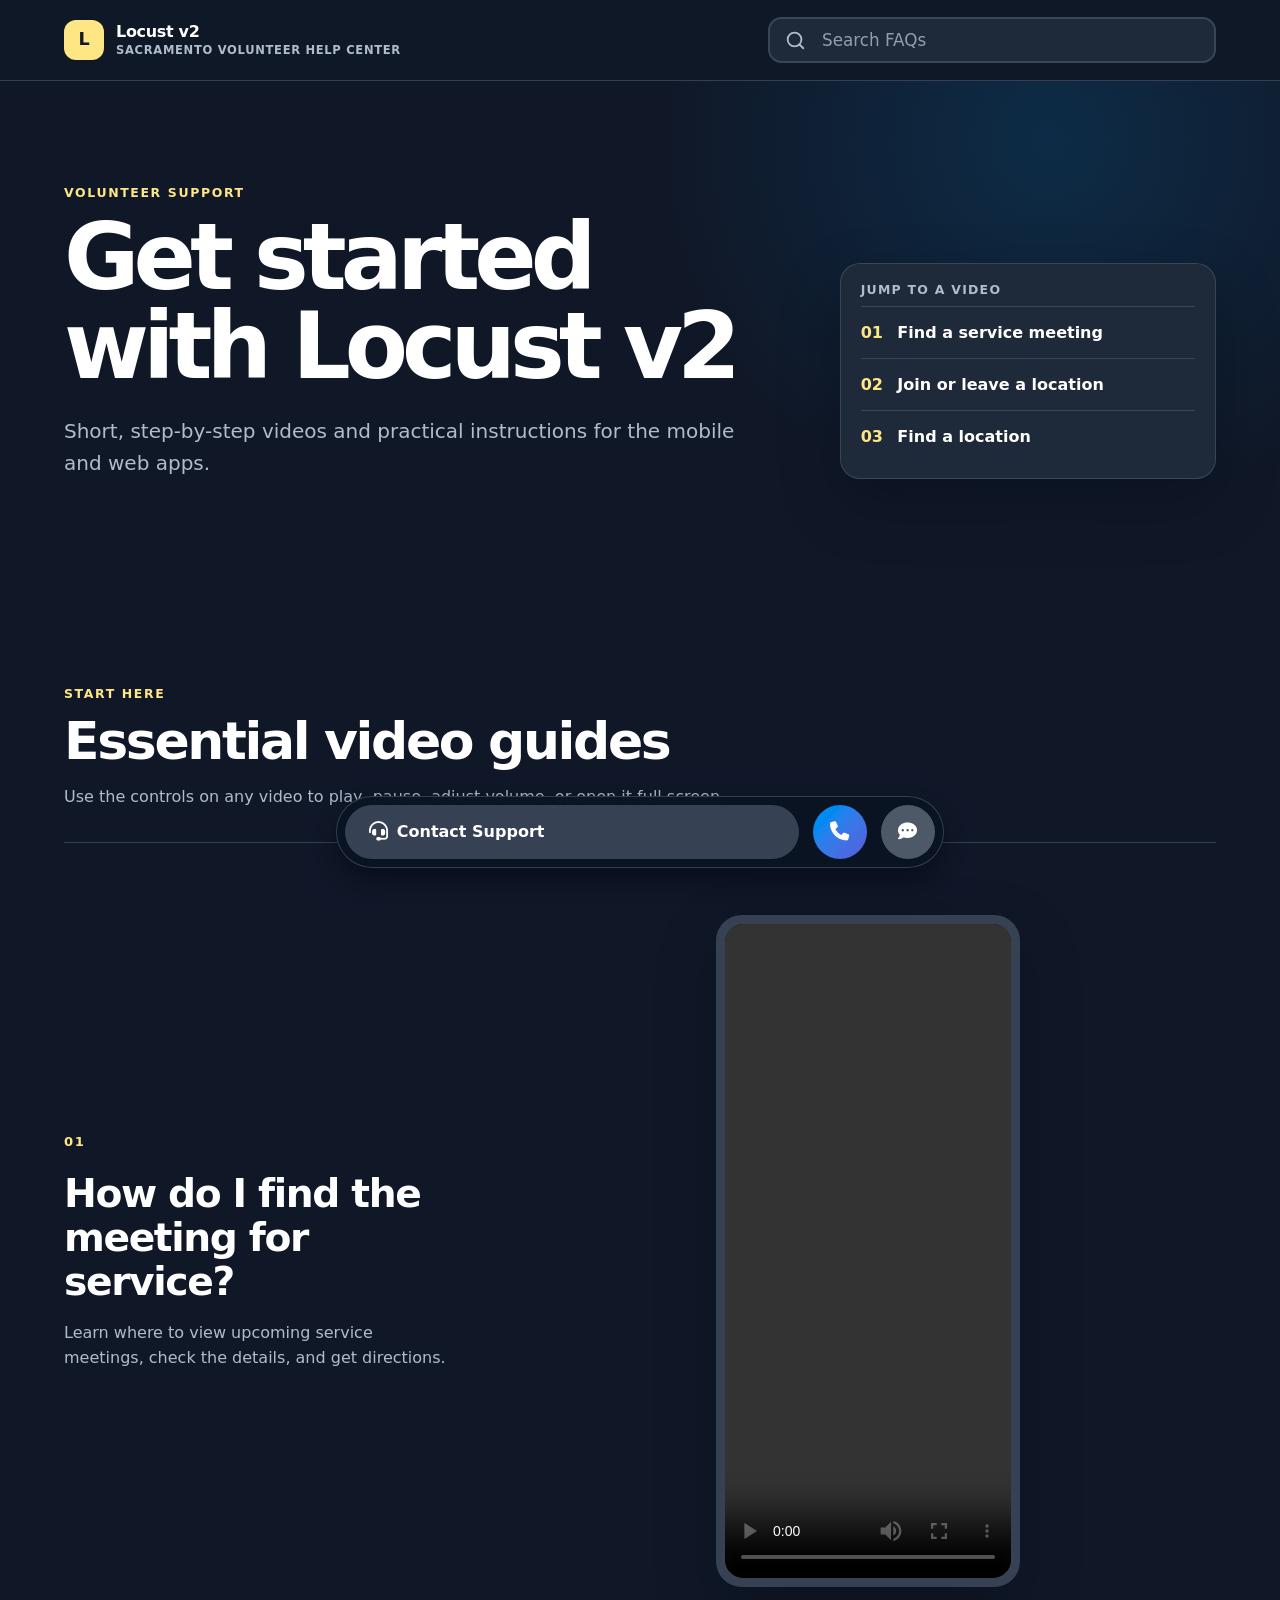
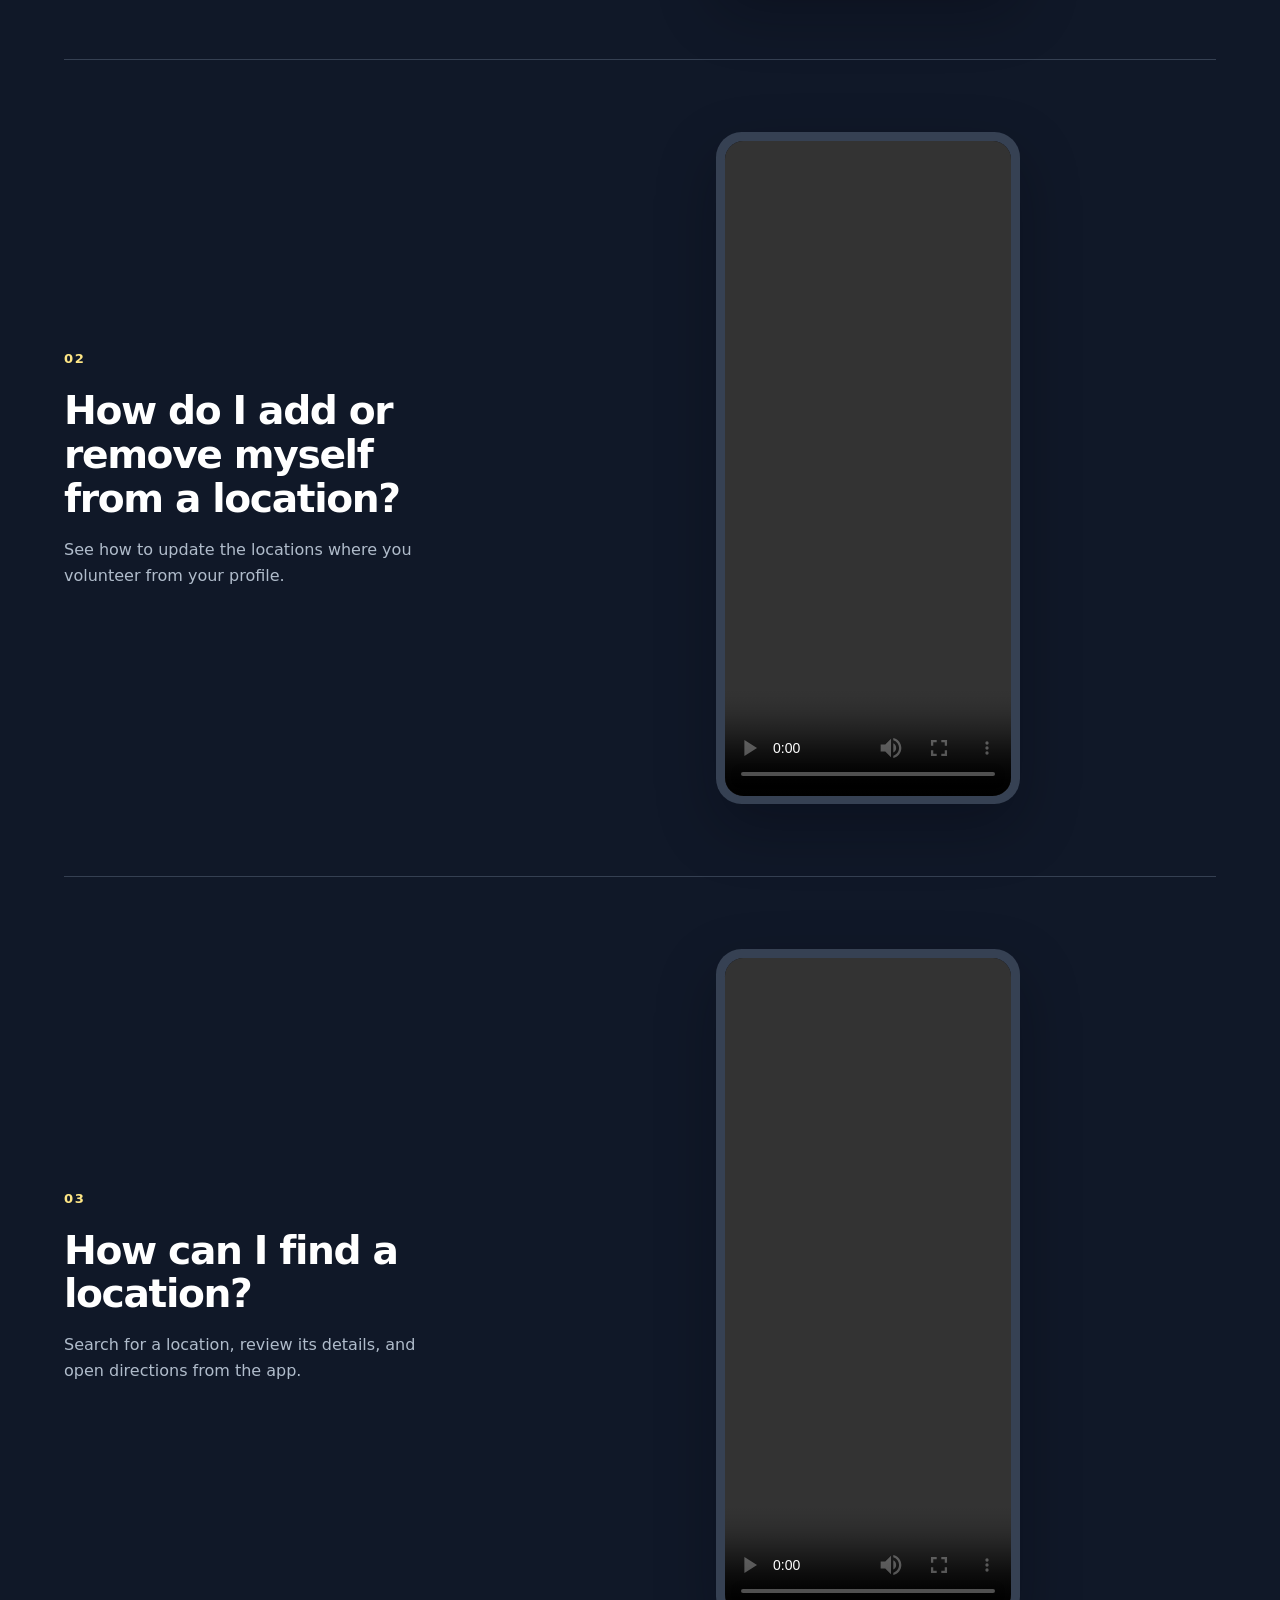
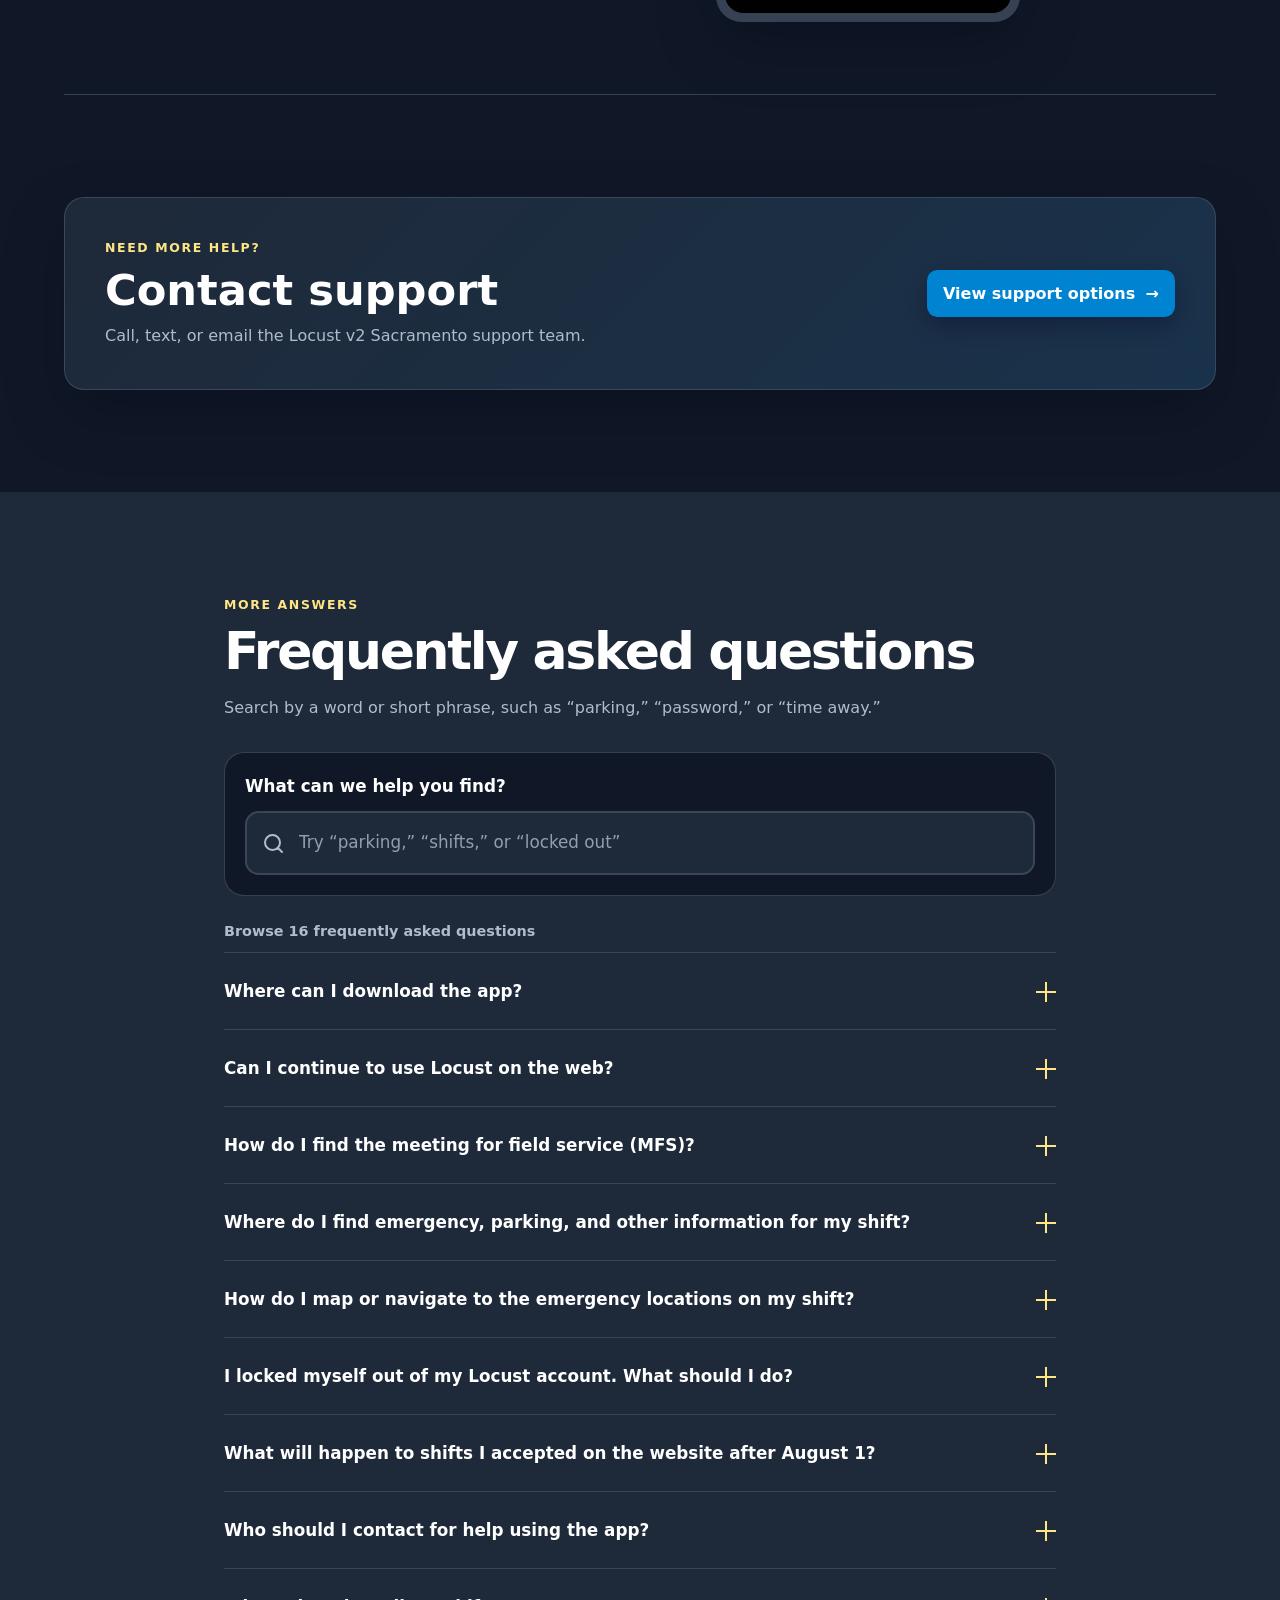
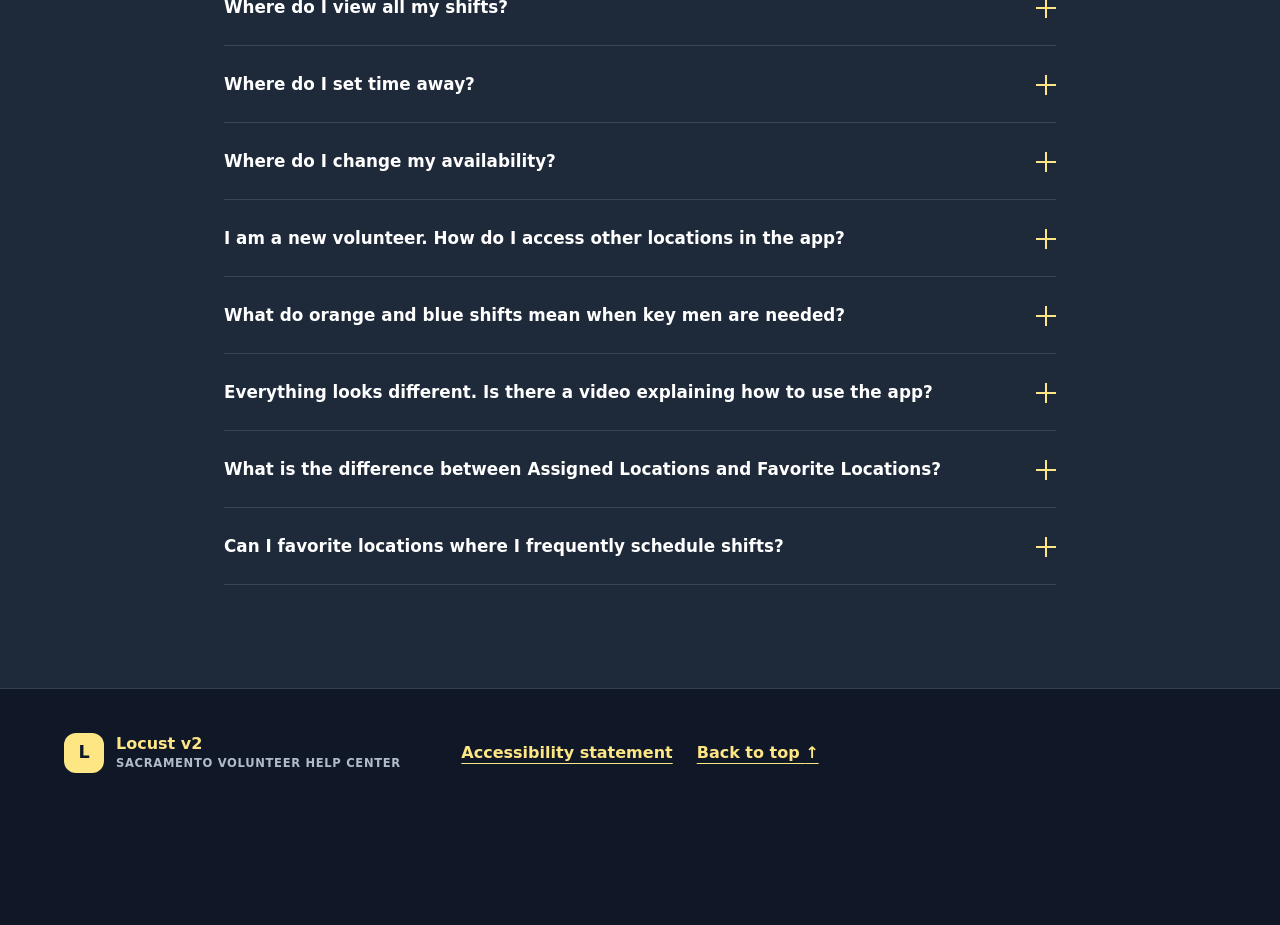
==== commit 02b44112: "Build searchable volunteer help center" ====
--- a/index.html
+++ b/index.html
@@ -7,9 +7,12 @@
   <meta name="robots" content="noindex, nofollow, noarchive, nosnippet">
   <meta name="theme-color" content="#202534">
   <title>Sacramento Volunteer Help Center | Locust v2</title>
+  <link rel="stylesheet" href="https://cdnjs.cloudflare.com/ajax/libs/font-awesome/6.7.2/css/all.min.css">
   <link rel="stylesheet" href="css/styles.css">
   <script src="data/faqs-fallback.js" defer></script>
+  <script src="data/contact-persons-fallback.js" defer></script>
   <script src="js/main.js" defer></script>
+  <script src="js/support-dock.js" defer></script>
 </head>
 <body>
   <a class="skip-link" href="#main-content">Skip to main content</a>
@@ -100,6 +103,17 @@
       </article>
     </section>
 
+    <section class="support-cta-section" aria-labelledby="support-cta-title">
+      <div class="shell support-cta-card">
+        <div>
+          <p class="eyebrow">Need more help?</p>
+          <h2 id="support-cta-title">Contact support</h2>
+          <p>Call, text, or email the Locust v2 Sacramento support team.</p>
+        </div>
+        <a class="button button-gradient" href="faq/contact-support.html">View support options <span aria-hidden="true">→</span></a>
+      </div>
+    </section>
+
     <section class="more-help" id="more-help" aria-labelledby="more-help-title">
       <div class="shell narrow">
         <div class="section-heading">
@@ -132,12 +146,13 @@
 
   <footer class="site-footer">
     <div class="shell footer-inner">
-      <p><strong>Locust v2</strong><br><span>Sacramento Volunteer Help Center</span></p>
+      <a class="footer-brand" href="index.html" aria-label="Sacramento Volunteer Help Center home"><span class="brand-mark" aria-hidden="true">L</span><span><strong>Locust v2</strong><small>Sacramento Volunteer Help Center</small></span></a>
       <nav class="footer-links" aria-label="Footer">
         <a href="accessibility.html">Accessibility statement</a>
         <a href="#main-content">Back to top <span aria-hidden="true">↑</span></a>
       </nav>
     </div>
   </footer>
+
 </body>
 </html>
--- a/css/styles.css
+++ b/css/styles.css
@@ -63,8 +63,28 @@
 .step-number { display: block; margin-bottom: 1.25rem; color: var(--icon); font-size: .82rem; font-weight: 850; letter-spacing: .12em; }
 .guide h2 { margin: 0; font-size: clamp(1.6rem, 4vw, 2.45rem); line-height: 1.12; letter-spacing: -.035em; }
 .guide-copy p { margin: 1rem 0 0; color: var(--muted); }
-.video-frame { justify-self: center; width: min(100%, 22rem); padding: .55rem; border-radius: 1.6rem; background: var(--surface-active); box-shadow: var(--shadow); }
-video { display: block; width: 100%; aspect-ratio: 9 / 16; object-fit: cover; border-radius: 1.15rem; background: #0c0f17; }
+.video-frame { justify-self: center; width: min(100%, 19rem, calc((100svh - 3.1rem) * .4375)); padding: .55rem; border-radius: 1.6rem; background: var(--surface-active); box-shadow: var(--shadow); overflow: hidden; }
+video { display: block; width: 100%; aspect-ratio: 7 / 16; object-fit: cover; object-position: center bottom; border-radius: 1.15rem; background: #0c0f17; }
+video::-webkit-media-controls-panel { min-height: 4rem; }
+video::-webkit-media-controls-play-button,
+video::-webkit-media-controls-mute-button,
+video::-webkit-media-controls-fullscreen-button { transform: scale(1.38); transform-origin: center; }
+
+.support-cta-section { padding: 0 0 clamp(4rem, 8vw, 7.5rem); }
+.support-cta-card { display: flex; align-items: center; justify-content: space-between; gap: 2rem; padding: clamp(1.5rem, 4vw, 2.5rem); border: 1px solid var(--border); border-radius: var(--radius); background: linear-gradient(135deg, var(--surface), oklch(31% .055 250)); box-shadow: var(--shadow); }
+.support-cta-card h2 { margin: 0; font-size: clamp(1.8rem, 4vw, 2.7rem); line-height: 1.05; }
+.support-cta-card p:last-child { margin: .65rem 0 0; color: var(--muted); }
+.button-gradient { flex: 0 0 auto; background: linear-gradient(135deg, oklch(65% .19 244), oklch(54% .19 275)); box-shadow: 0 .6rem 1.5rem oklch(12% .08 260 / .3); }
+.button-gradient:hover { background: linear-gradient(135deg, oklch(72% .18 244), oklch(62% .18 275)); }
+.support-dock { position: fixed; left: 50%; bottom: clamp(1rem, 3vw, 2rem); z-index: 15; display: flex; align-items: center; gap: .85rem; width: min(calc(100% - 2rem), 38rem); padding: .5rem; border: 1px solid var(--border); border-radius: 999px; background: oklch(19% .035 260 / .94); box-shadow: 0 .8rem 2rem oklch(8% .05 260 / .48); backdrop-filter: blur(12px); transform: translateX(-50%); }
+.support-dock a { display: grid; place-items: center; min-width: 3.4rem; height: 3.4rem; border-radius: 50%; color: #fff; text-decoration: none; transition: transform .2s ease, background .2s ease; }
+.support-dock a:hover { filter: brightness(1.08); }
+.support-dock-contact { display: inline-flex !important; flex: 1 1 auto; grid-auto-flow: column; gap: .55rem; width: auto; padding: 0 1.5rem; border-radius: 999px !important; background: var(--surface-active); font-weight: 800; }
+.support-dock-call { background: linear-gradient(135deg, oklch(65% .19 244), oklch(54% .19 275)); }
+.support-dock-call, .support-dock-text { flex: 0 0 3.4rem; }
+.support-dock-text { background: oklch(46% .028 258); }
+.support-dock i { font-size: 1.2rem; }
+.support-dock [hidden] { display: none; }
 
 .more-help { padding: clamp(4rem, 8vw, 7.5rem) 0; background: var(--surface); }
 .section-search { margin-bottom: 1.5rem; padding: 1.25rem; border: 1px solid var(--border); border-radius: var(--radius); background: var(--background); }
@@ -109,11 +129,14 @@
 .button:hover { background: var(--button-hover); }
 
 .site-footer { border-top: 1px solid var(--border); }
-.footer-inner { min-height: 8rem; }
-.footer-inner p { margin: 0; line-height: 1.35; }
-.footer-inner span { color: var(--muted); }
+.has-support-dock .site-footer { padding-bottom: 6.75rem; }
+.site-footer .footer-inner { position: relative; min-height: 8rem; }
+.footer-brand { display: inline-flex; align-items: center; gap: .75rem; color: var(--text); text-align: left; text-decoration: none; line-height: 1.2; }
+.footer-brand strong, .footer-brand small { display: block; }
+.footer-brand small { margin-top: .25rem; color: var(--muted); font-size: .72rem; font-weight: 600; letter-spacing: .06em; text-transform: uppercase; }
+.footer-brand .brand-mark { color: var(--background); }
 .footer-inner a { color: var(--icon); font-weight: 750; text-underline-offset: .3em; }
-.footer-links { display: flex; flex-wrap: wrap; justify-content: flex-end; gap: .75rem 1.5rem; }
+.footer-links { position: absolute; left: 50%; display: flex; flex-wrap: wrap; justify-content: center; gap: .75rem 1.5rem; text-align: center; transform: translateX(-50%); }
 
 .article-page main { padding: clamp(3rem, 8vw, 6rem) 0; }
 .breadcrumbs { margin-bottom: 2rem; color: var(--muted); font-size: .92rem; }
@@ -125,7 +148,7 @@
 .instruction-card h2 { margin-top: 0; }
 .instruction-card li + li { margin-top: .85rem; }
 .note { padding: 1rem 1.2rem; border-left: 4px solid var(--icon); background: oklch(92.4% .12 95.746 / .08); }
-.store-badges { display: flex; flex-wrap: wrap; align-items: center; gap: 1rem; margin: 1.75rem 0; }
+.store-badges { display: flex; flex-wrap: wrap; align-items: center; justify-content: center; gap: 1rem; margin: 1.75rem 0; }
 .store-badge { display: inline-flex; border-radius: .55rem; }
 .store-badge img { display: block; width: auto; height: 3.25rem; object-fit: contain; }
 .store-badge-google img { height: 4.1rem; margin: -.425rem; }
@@ -135,6 +158,45 @@
 .help-video-section > p { color: var(--muted); }
 .help-video-section .video-frame { margin: 1.5rem 0 0; }
 .placeholder-copy { color: var(--muted); font-size: .9rem; }
+.contact-page { max-width: 58rem; }
+.contact-page .lede { max-width: 46rem; }
+.email-support-card, .phone-support-card { margin-top: 1.25rem; }
+.setup-flag { margin: 1rem 0 0; padding: .75rem 1rem; border-left: 4px solid var(--icon); color: var(--icon); background: oklch(92.4% .12 95.746 / .08); }
+.support-heading { display: flex; align-items: flex-start; justify-content: space-between; gap: 1.5rem; margin-bottom: 1.25rem; }
+.support-heading h2 { margin-bottom: 0; }
+.schedule-time { flex: 0 0 auto; max-width: none; margin: 0; color: var(--muted); text-align: right; white-space: nowrap; font-size: .9rem; font-weight: 700; }
+.availability-alert { display: grid; gap: .2rem; margin: .75rem 0; padding: 1rem 1.1rem; border-left: 5px solid; border-radius: .5rem; }
+.availability-open { border-color: oklch(72% .16 150); background: oklch(72% .16 150 / .1); }
+.availability-warning { border-color: var(--icon); color: var(--icon); background: oklch(92.4% .12 95.746 / .1); }
+.availability-closed { border-color: oklch(65% .2 25); background: oklch(65% .2 25 / .12); }
+.call-support-options { display: grid; gap: .75rem; margin-top: 1rem; }
+.support-line-card { display: grid; justify-items: center; gap: 1rem; padding: 1rem; border: 1px solid var(--border); border-radius: .8rem; background: var(--background); text-align: center; }
+.support-line-card h3 { margin: 0; }
+.support-line-card p { margin: .25rem 0 0; color: var(--muted); }
+.support-line-actions { display: flex; flex-wrap: wrap; justify-content: center; gap: .8rem; }
+.button-call-support { background: linear-gradient(135deg, oklch(65% .19 244), oklch(54% .19 275)); box-shadow: 0 .6rem 1.5rem oklch(12% .08 260 / .3); }
+.button-call-support:hover { background: linear-gradient(135deg, oklch(72% .18 244), oklch(62% .18 275)); }
+.button-text-support { border: 1px solid oklch(66% .025 258 / .7); color: var(--text); background: oklch(46% .028 258); }
+.button-text-support:hover { background: oklch(53% .032 258); }
+.support-line-actions .button i { font-size: 1rem; }
+.missing-phone { display: grid; justify-items: end; gap: .35rem; text-align: right; }
+.missing-phone .button[aria-disabled="true"] { opacity: .55; cursor: not-allowed; pointer-events: none; }
+.missing-phone small { max-width: 15rem; color: var(--icon); }
+.next-availability { padding: 1rem; border: 1px solid var(--border); border-radius: .8rem; background: var(--background); }
+.next-availability h3, .next-availability p { margin: 0; }
+.next-availability p { margin-top: .4rem; color: var(--muted); }
+.test-controls { margin-top: 1.25rem; border-top: 1px solid var(--border); }
+.test-controls summary { padding: 1rem 0 0; color: var(--muted); font-weight: 750; cursor: pointer; }
+.test-controls-inner { margin-top: 1rem; padding: 1rem; border-radius: .75rem; background: var(--background); }
+.test-controls-inner label { display: block; margin-bottom: .5rem; font-weight: 750; }
+.test-controls-inner input { width: min(100%, 22rem); min-height: 2.8rem; padding: .5rem .7rem; border: 1px solid var(--border); border-radius: .5rem; color: var(--text); background: var(--surface); font: inherit; color-scheme: dark; }
+.test-actions { display: flex; flex-wrap: wrap; gap: .75rem; margin-top: .75rem; }
+.button-secondary { border: 1px solid var(--border); background: var(--surface-active); cursor: pointer; }
+.button-secondary:hover { background: var(--background); }
+.weekly-schedule { margin-top: 1rem; border-top: 1px solid var(--border); }
+.schedule-row { display: grid; grid-template-columns: 8rem 1fr; gap: 1rem; padding: .8rem 0; border-bottom: 1px solid var(--border); }
+.schedule-row span { color: var(--muted); }
+.article-page .footer-inner { align-items: center; flex-direction: row; justify-content: space-between; padding-block: 1.5rem; }
 
 @media (max-width: 47.99rem) {
   .shell { width: min(calc(100% - 1.25rem), var(--shell)); }
@@ -144,9 +206,18 @@
   .hero-grid, .guide { grid-template-columns: 1fr; }
   .hero-grid { align-items: stretch; }
   .guide { gap: 1.5rem; }
-  .video-frame { width: min(100%, 20rem); }
+  .video-frame { width: min(100%, 18rem); }
+  .support-cta-card { align-items: flex-start; flex-direction: column; }
+  .support-dock { bottom: .65rem; gap: .6rem; width: calc(100% - 1.25rem); padding: .4rem; }
+  .support-dock a { min-width: 3.15rem; height: 3.15rem; }
+  .support-dock-contact { padding-inline: .9rem; }
   .footer-inner { align-items: flex-start; flex-direction: column; justify-content: center; }
-  .footer-links { justify-content: flex-start; }
+  .footer-links { position: static; align-self: center; justify-content: center; transform: none; }
+  .article-page .footer-inner { align-items: flex-start; flex-direction: column; }
+  .support-heading { align-items: flex-start; flex-direction: column; }
+  .support-line-actions { width: 100%; justify-content: center; }
+  .schedule-time, .missing-phone { justify-items: start; text-align: left; white-space: normal; }
+  .schedule-row { grid-template-columns: 1fr; gap: .15rem; }
 }
 
 @media (prefers-reduced-motion: reduce) {
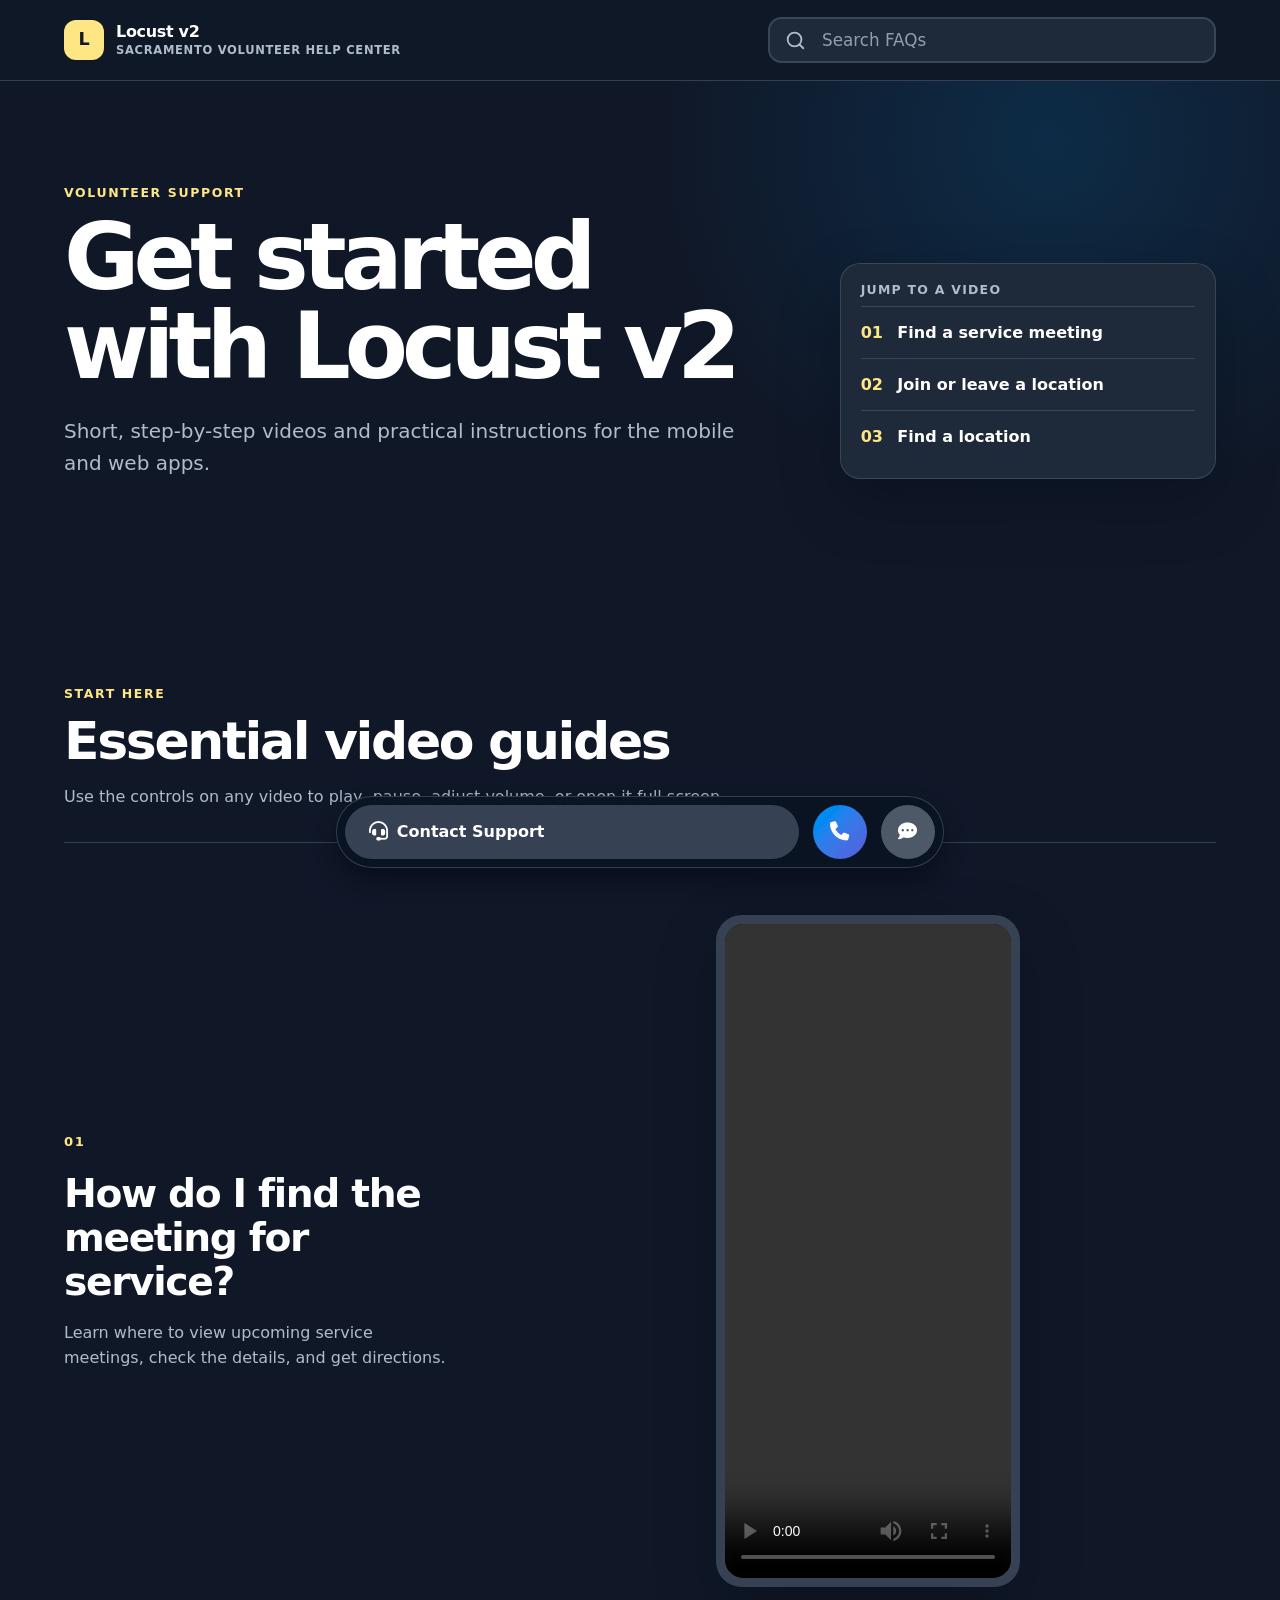
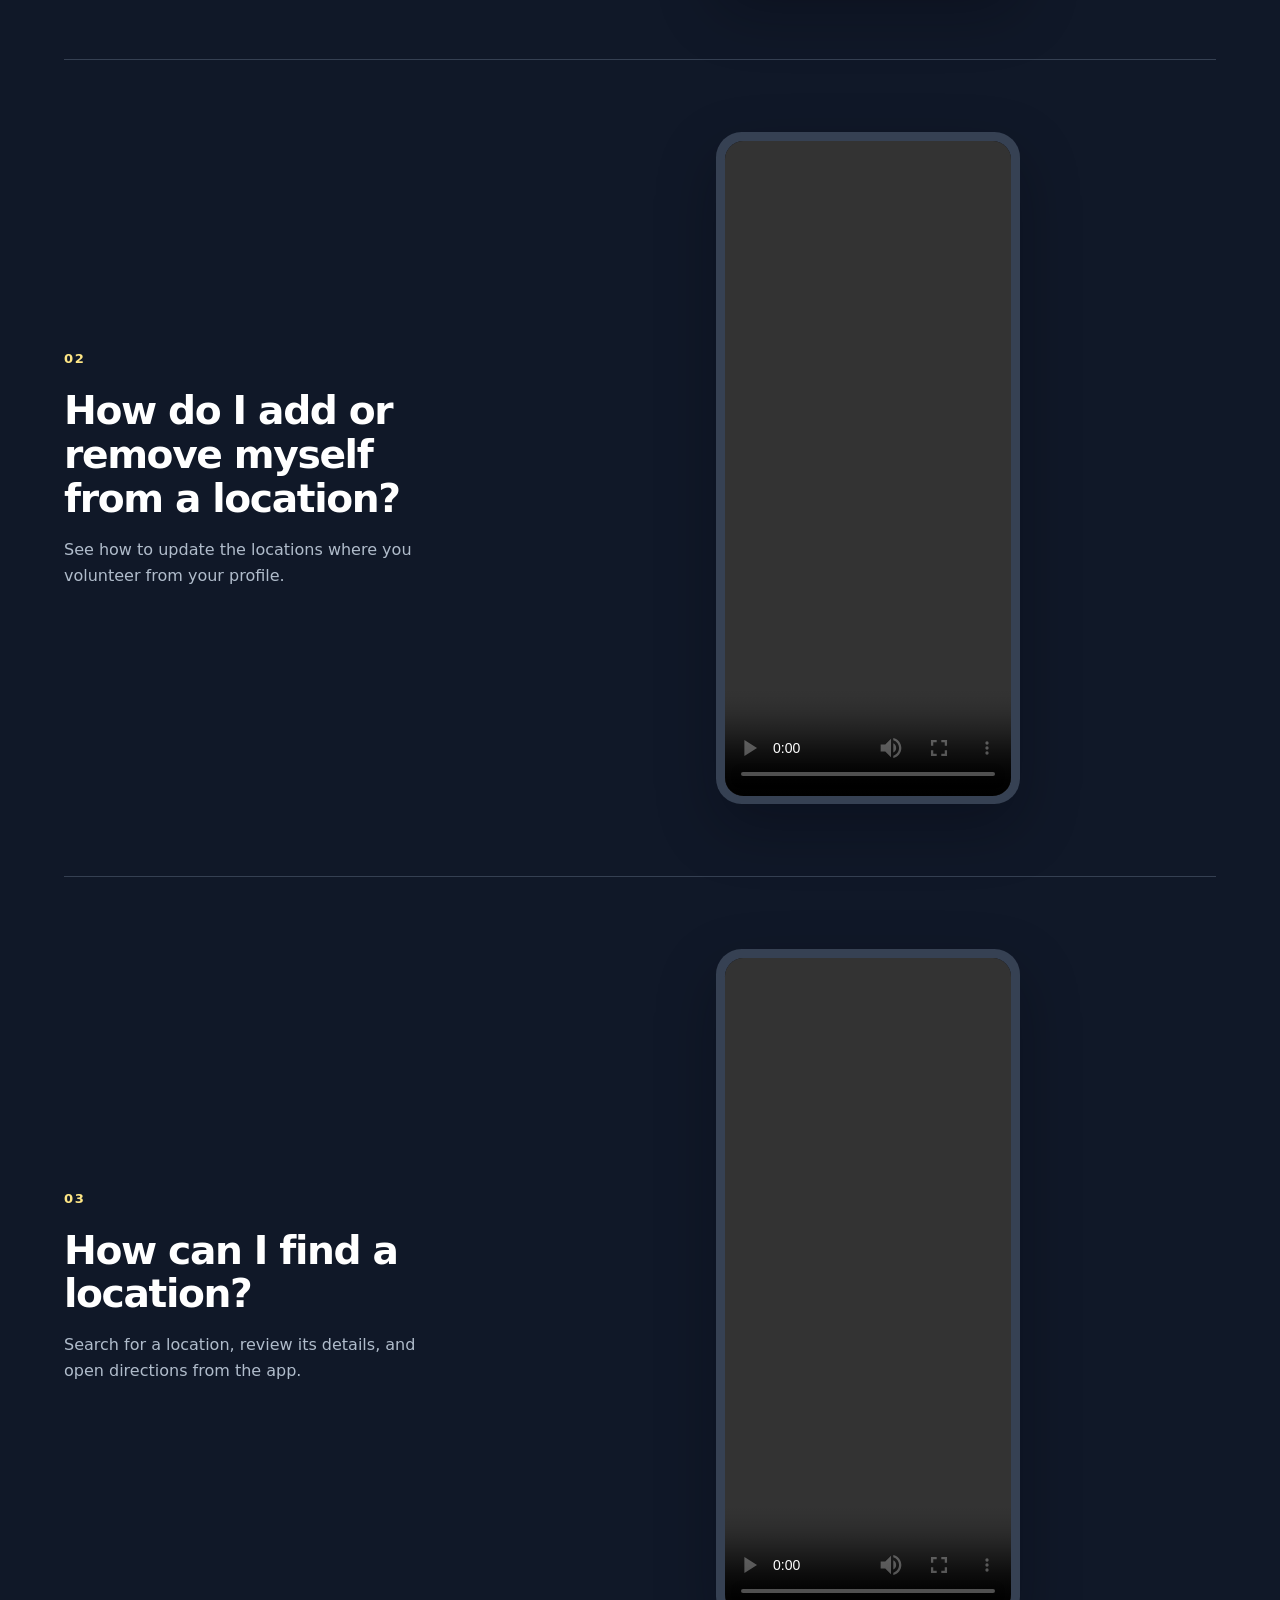
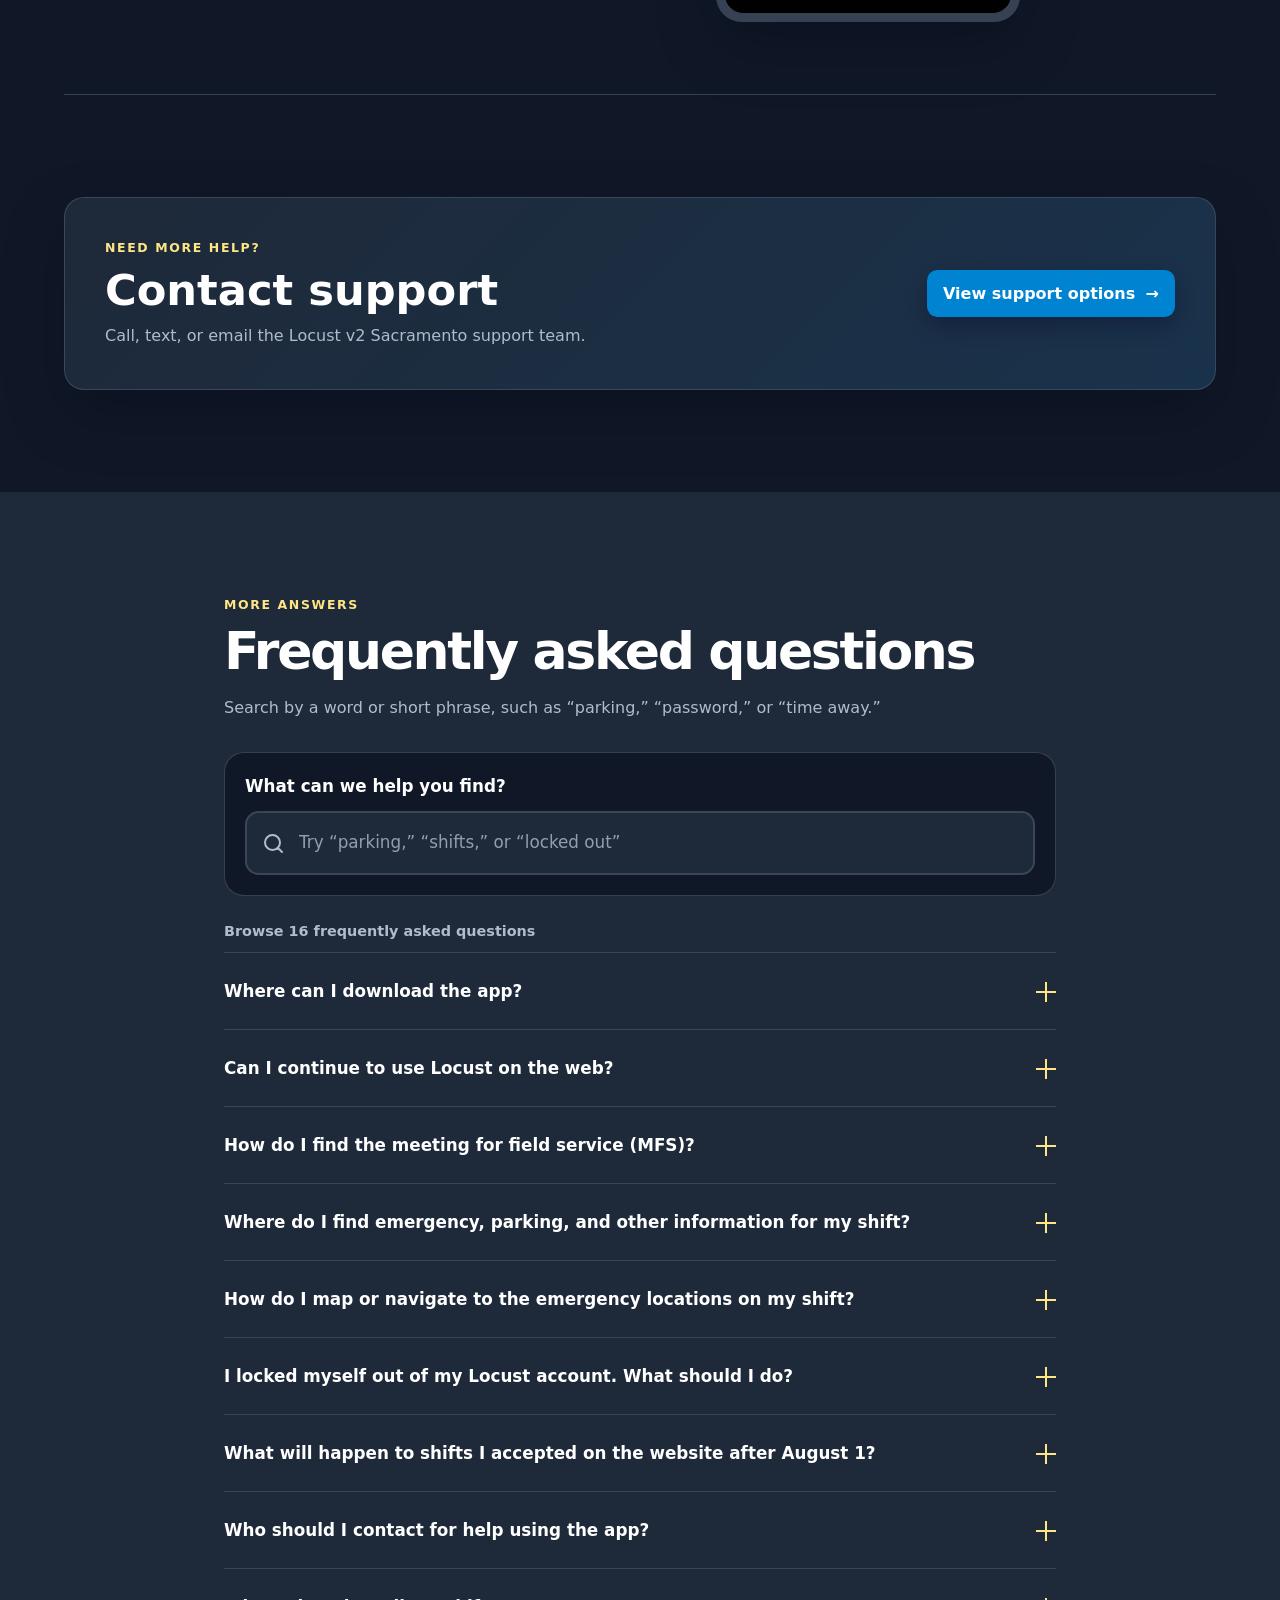
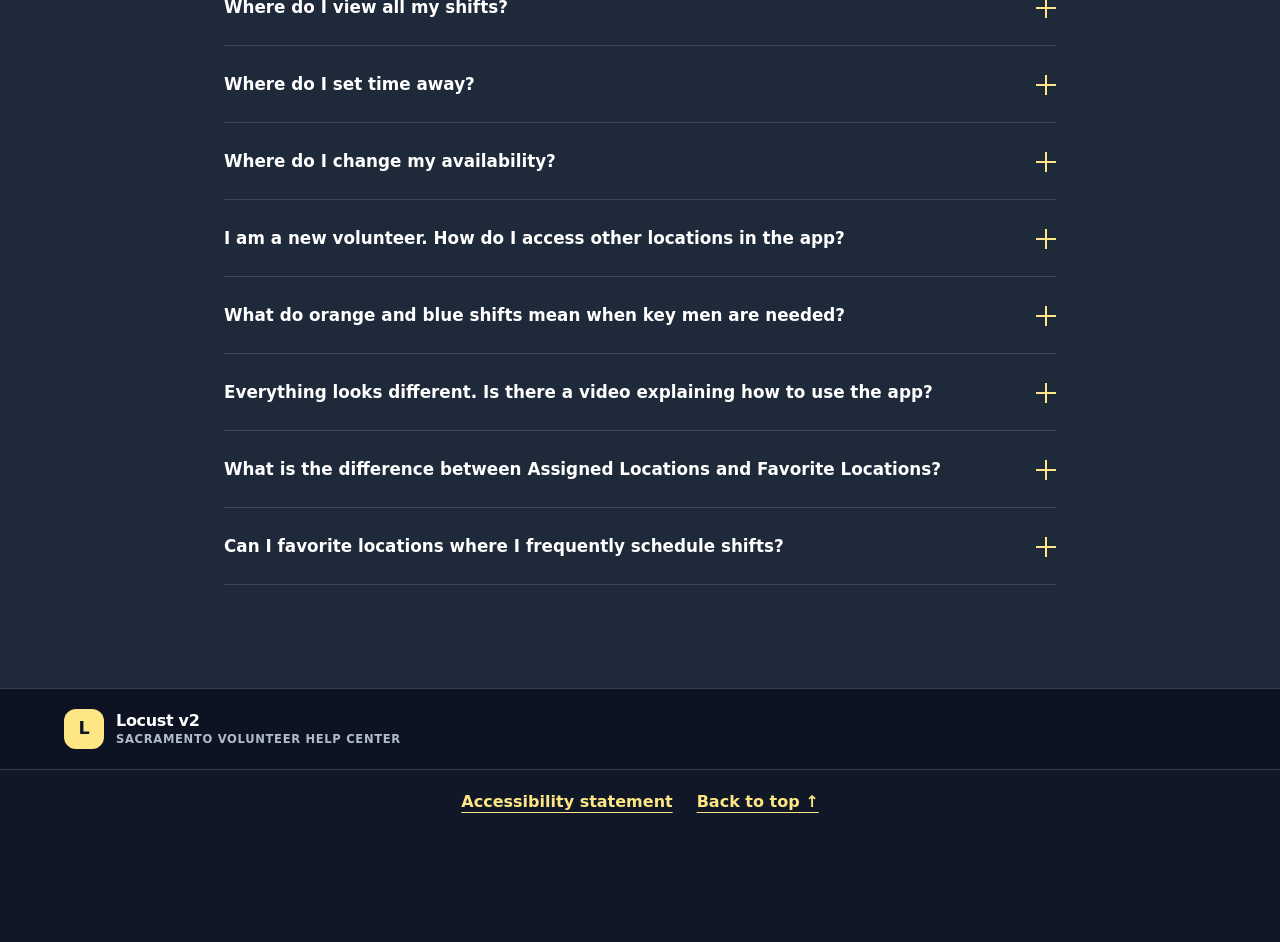
==== commit c1bc98e8: "Refine footer and responsive FAQ experience" ====
--- a/index.html
+++ b/index.html
@@ -145,9 +145,9 @@
   </main>
 
   <footer class="site-footer">
-    <div class="shell footer-inner">
-      <a class="footer-brand" href="index.html" aria-label="Sacramento Volunteer Help Center home"><span class="brand-mark" aria-hidden="true">L</span><span><strong>Locust v2</strong><small>Sacramento Volunteer Help Center</small></span></a>
-      <nav class="footer-links" aria-label="Footer">
+    <div class="footer-top"><div class="shell"><a class="brand footer-brand" href="index.html" aria-label="Sacramento Volunteer Help Center home"><span class="brand-mark" aria-hidden="true">L</span><span>Locust v2 <small>Sacramento Volunteer Help Center</small></span></a></div></div>
+    <div class="footer-bottom">
+      <nav class="shell footer-links" aria-label="Footer">
         <a href="accessibility.html">Accessibility statement</a>
         <a href="#main-content">Back to top <span aria-hidden="true">↑</span></a>
       </nav>
--- a/css/styles.css
+++ b/css/styles.css
@@ -35,7 +35,7 @@
 .skip-link:focus { transform: translateY(0); }
 
 .site-header { border-bottom: 1px solid var(--border); background: oklch(21% .034 264.665 / .92); }
-.header-inner, .footer-inner { min-height: 5rem; display: flex; align-items: center; justify-content: space-between; gap: 1rem; }
+.header-inner { min-height: 5rem; display: flex; align-items: center; justify-content: space-between; gap: 1rem; }
 .brand { display: inline-flex; align-items: center; gap: .75rem; text-decoration: none; font-weight: 800; letter-spacing: -.02em; line-height: 1.1; }
 .brand small { display: block; color: var(--muted); margin-top: .25rem; font-size: .72rem; font-weight: 600; letter-spacing: .06em; text-transform: uppercase; }
 .brand-mark { display: grid; place-items: center; width: 2.5rem; aspect-ratio: 1; border-radius: .75rem; color: var(--background); background: var(--icon); font-size: 1.1rem; }
@@ -120,7 +120,8 @@
 .faq-accordion-panel p { max-width: 40rem; margin: 0 0 1rem; color: var(--muted); }
 .faq-accordion-panel .answer-pending { color: var(--icon); }
 .search-mode .hero,
-.search-mode .video-section { display: none; }
+.search-mode .video-section,
+.search-mode .support-cta-section { display: none; }
 .search-mode .more-help { min-height: calc(100vh - 5rem); padding-top: clamp(2.25rem, 5vw, 4rem); }
 .search-mode .more-help .section-heading .eyebrow { display: none; }
 .search-mode .more-help .section-heading h2 { font-size: clamp(1.75rem, 4vw, 2.6rem); }
@@ -129,14 +130,14 @@
 .button:hover { background: var(--button-hover); }
 
 .site-footer { border-top: 1px solid var(--border); }
-.has-support-dock .site-footer { padding-bottom: 6.75rem; }
-.site-footer .footer-inner { position: relative; min-height: 8rem; }
-.footer-brand { display: inline-flex; align-items: center; gap: .75rem; color: var(--text); text-align: left; text-decoration: none; line-height: 1.2; }
-.footer-brand strong, .footer-brand small { display: block; }
-.footer-brand small { margin-top: .25rem; color: var(--muted); font-size: .72rem; font-weight: 600; letter-spacing: .06em; text-transform: uppercase; }
+.footer-top { border-bottom: 1px solid var(--border); background: oklch(19% .032 264.665); }
+.footer-top > .shell { min-height: 5rem; display: flex; align-items: center; }
+.footer-bottom { background: var(--background); }
+.has-support-dock .footer-bottom { padding-bottom: 6.75rem; }
+.footer-brand { color: var(--text); text-align: left; }
 .footer-brand .brand-mark { color: var(--background); }
-.footer-inner a { color: var(--icon); font-weight: 750; text-underline-offset: .3em; }
-.footer-links { position: absolute; left: 50%; display: flex; flex-wrap: wrap; justify-content: center; gap: .75rem 1.5rem; text-align: center; transform: translateX(-50%); }
+.footer-links { min-height: 4rem; display: flex; flex-wrap: wrap; align-items: center; justify-content: center; gap: .75rem 1.5rem; text-align: center; }
+.footer-links a { color: var(--icon); font-weight: 750; text-underline-offset: .3em; }
 
 .article-page main { padding: clamp(3rem, 8vw, 6rem) 0; }
 .breadcrumbs { margin-bottom: 2rem; color: var(--muted); font-size: .92rem; }
@@ -196,8 +197,6 @@
 .weekly-schedule { margin-top: 1rem; border-top: 1px solid var(--border); }
 .schedule-row { display: grid; grid-template-columns: 8rem 1fr; gap: 1rem; padding: .8rem 0; border-bottom: 1px solid var(--border); }
 .schedule-row span { color: var(--muted); }
-.article-page .footer-inner { align-items: center; flex-direction: row; justify-content: space-between; padding-block: 1.5rem; }
-
 @media (max-width: 47.99rem) {
   .shell { width: min(calc(100% - 1.25rem), var(--shell)); }
   .header-inner { min-height: auto; padding-block: .75rem; align-items: stretch; flex-direction: column; }
@@ -211,15 +210,19 @@
   .support-dock { bottom: .65rem; gap: .6rem; width: calc(100% - 1.25rem); padding: .4rem; }
   .support-dock a { min-width: 3.15rem; height: 3.15rem; }
   .support-dock-contact { padding-inline: .9rem; }
-  .footer-inner { align-items: flex-start; flex-direction: column; justify-content: center; }
-  .footer-links { position: static; align-self: center; justify-content: center; transform: none; }
-  .article-page .footer-inner { align-items: flex-start; flex-direction: column; }
+  .footer-top > .shell { min-height: 5.5rem; }
+  .footer-links { padding-block: 1rem; }
   .support-heading { align-items: flex-start; flex-direction: column; }
   .support-line-actions { width: 100%; justify-content: center; }
   .schedule-time, .missing-phone { justify-items: start; text-align: left; white-space: normal; }
   .schedule-row { grid-template-columns: 1fr; gap: .15rem; }
 }
 
+@media (orientation: landscape) and (max-height: 37.5rem) {
+  .video-frame { width: fit-content; }
+  .video-frame video { width: auto; max-width: 100%; height: min(82vh, 30rem); }
+}
+
 @media (prefers-reduced-motion: reduce) {
   html { scroll-behavior: auto; }
   *, *::before, *::after { transition-duration: .01ms !important; animation-duration: .01ms !important; animation-iteration-count: 1 !important; }
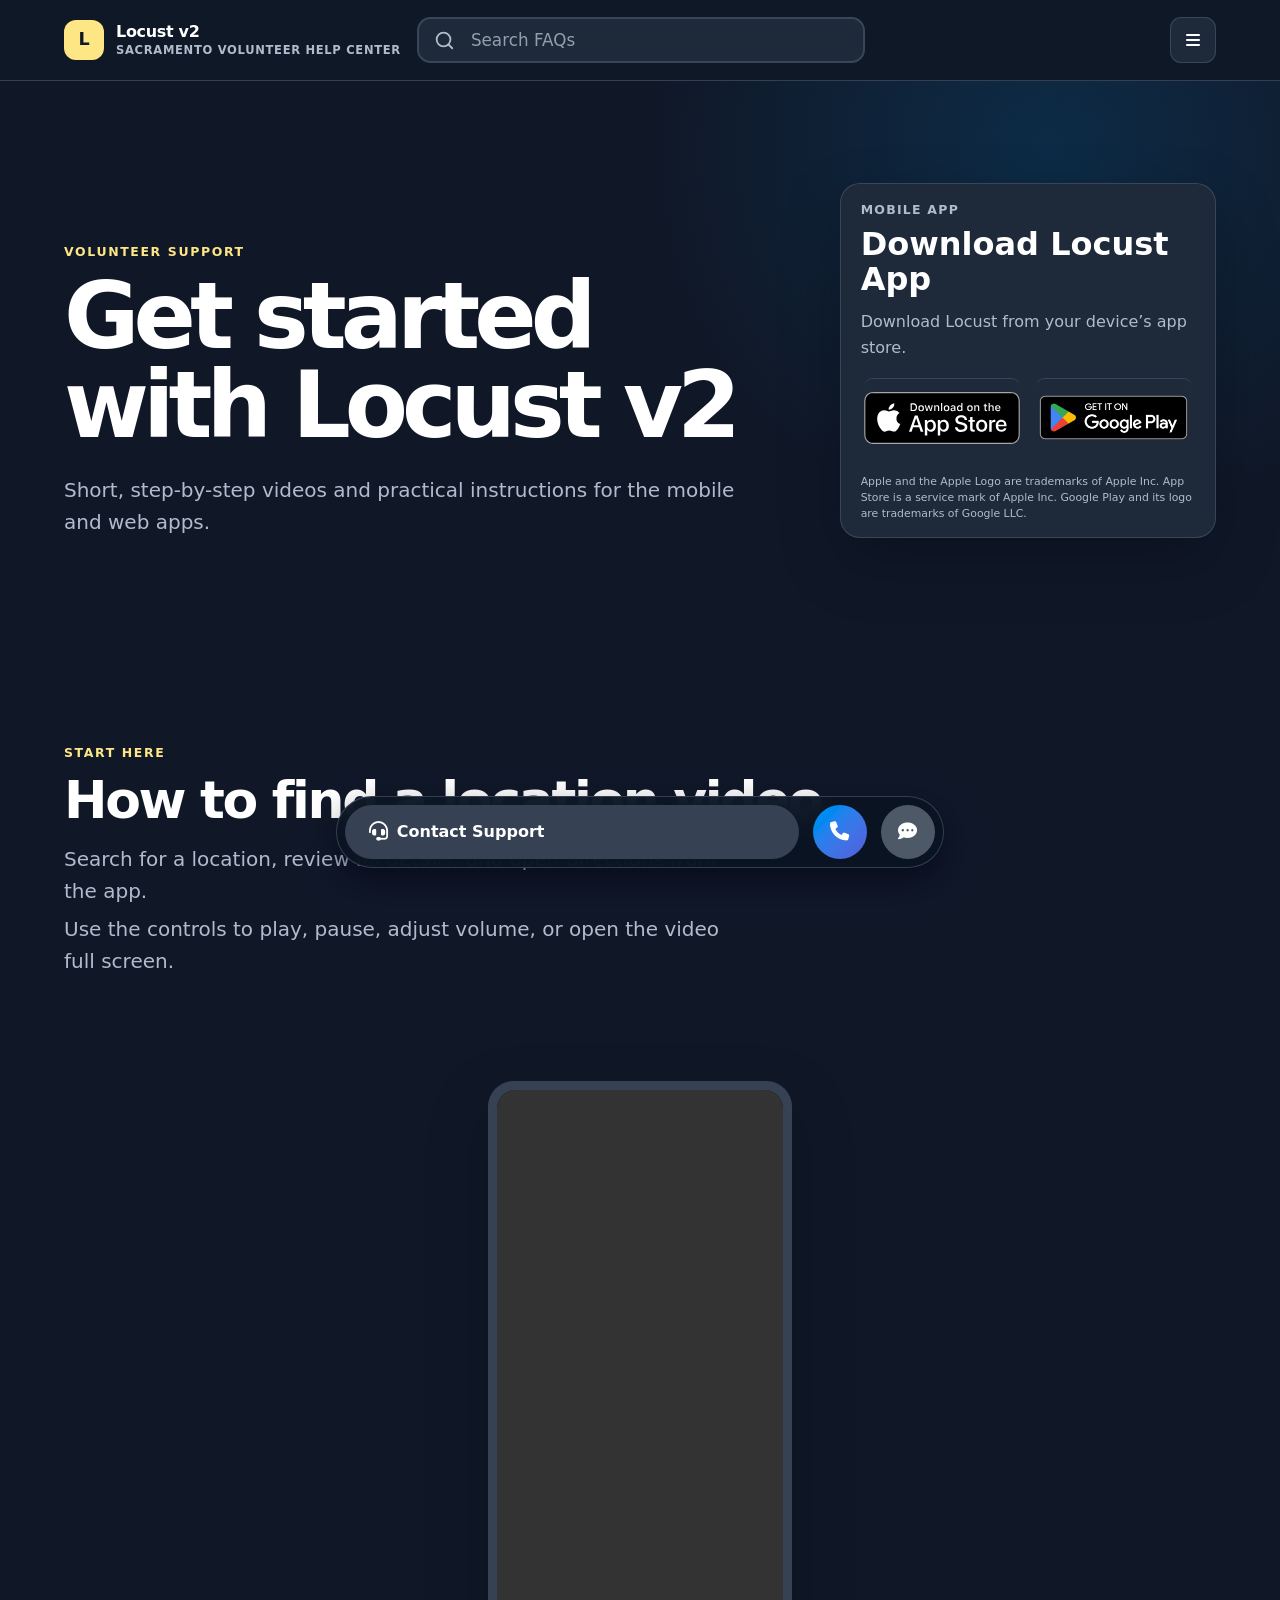
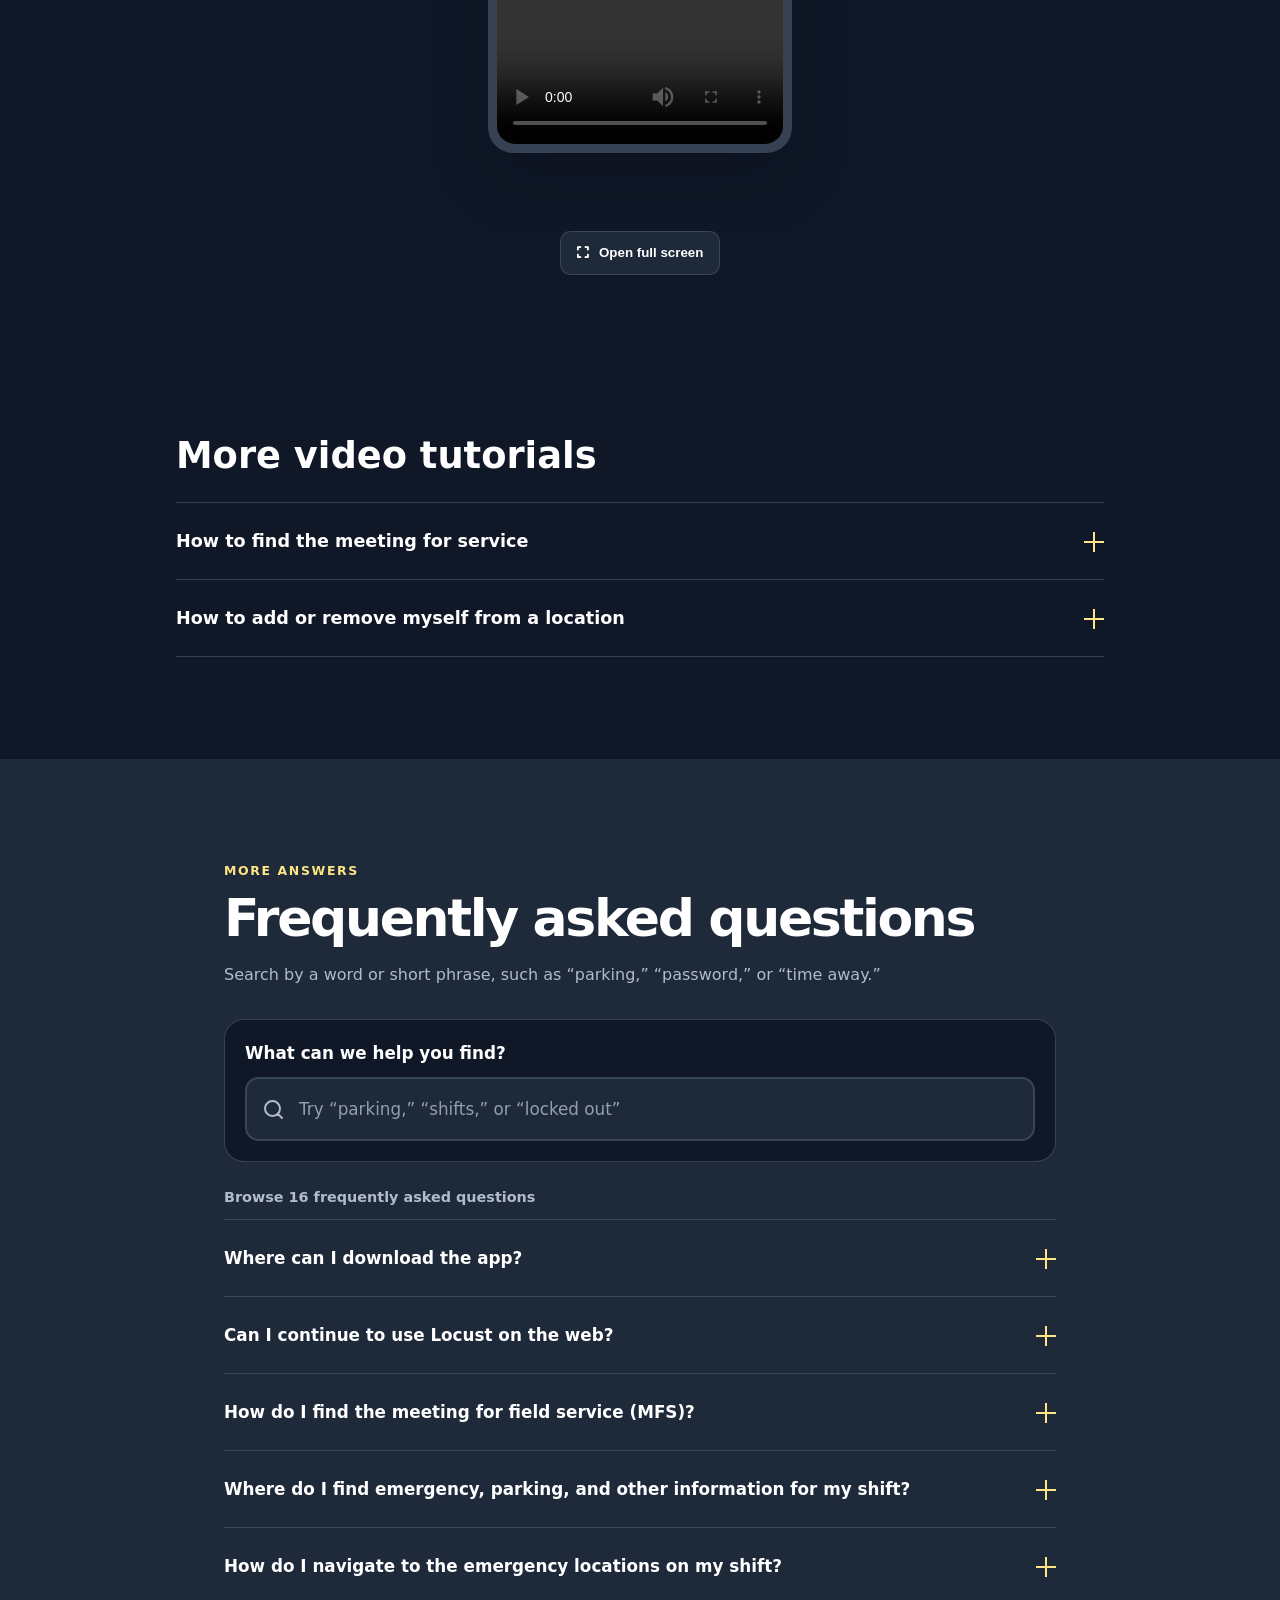
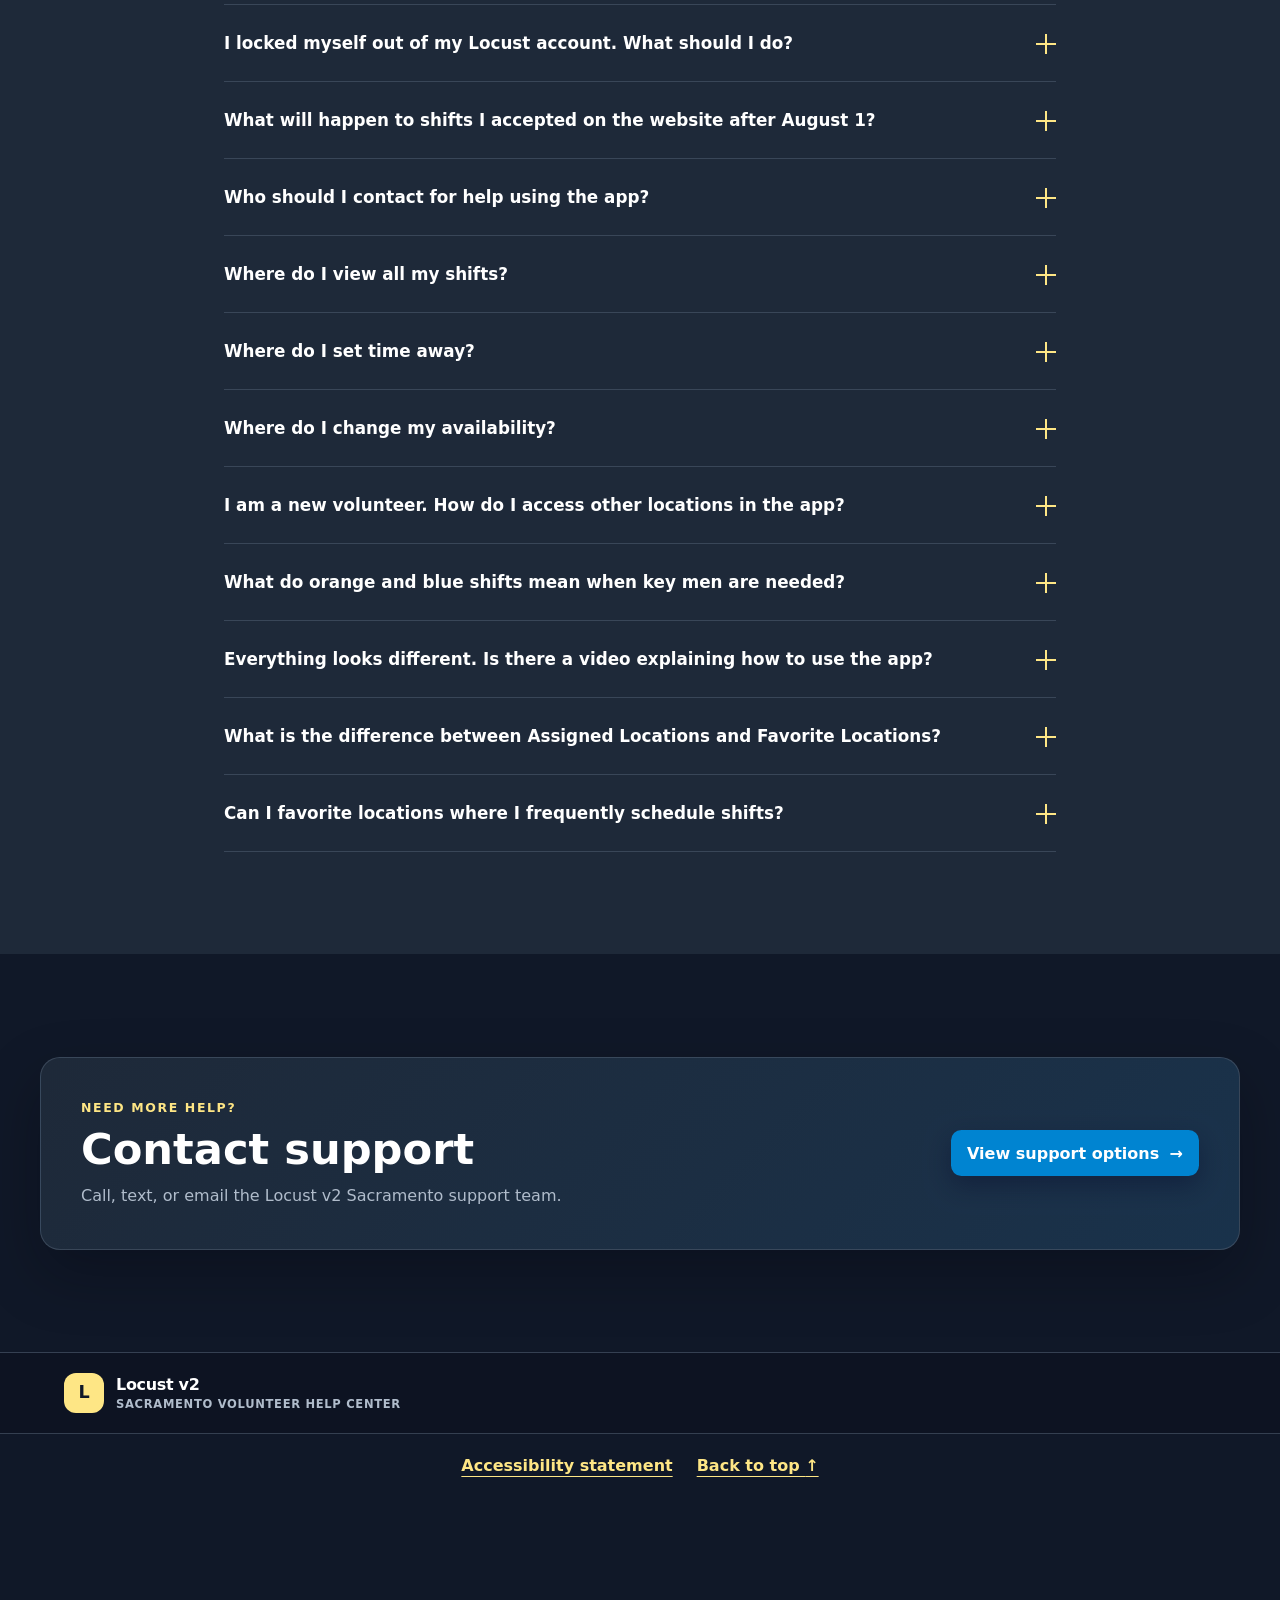
==== commit 6d57deb8: "Expand FAQ search and video guidance" ====
--- a/index.html
+++ b/index.html
@@ -7,10 +7,12 @@
   <meta name="robots" content="noindex, nofollow, noarchive, nosnippet">
   <meta name="theme-color" content="#202534">
   <title>Sacramento Volunteer Help Center | Locust v2</title>
+  <link rel="icon" href="images/favicon.svg" type="image/svg+xml">
   <link rel="stylesheet" href="https://cdnjs.cloudflare.com/ajax/libs/font-awesome/6.7.2/css/all.min.css">
   <link rel="stylesheet" href="css/styles.css">
   <script src="data/faqs-fallback.js" defer></script>
   <script src="data/contact-persons-fallback.js" defer></script>
+  <script src="js/tutorial-nav.js" defer></script>
   <script src="js/main.js" defer></script>
   <script src="js/support-dock.js" defer></script>
 </head>
@@ -44,56 +46,32 @@
           <h1 id="page-title">Get started with Locust v2</h1>
           <p class="hero-copy">Short, step-by-step videos and practical instructions for the mobile and web apps.</p>
         </div>
-        <nav class="quick-nav" aria-label="On this page">
-          <p>Jump to a video</p>
-          <a href="#find-meeting">01 <span>Find a service meeting</span></a>
-          <a href="#manage-location">02 <span>Join or leave a location</span></a>
-          <a href="#find-location">03 <span>Find a location</span></a>
-        </nav>
+        <aside class="quick-nav download-card" id="download-app" aria-labelledby="download-app-title">
+          <p>Mobile app</p>
+          <h2 id="download-app-title">Download Locust App</h2>
+          <p class="download-copy">Download Locust from your device’s app store.</p>
+          <div class="store-badges">
+            <a class="store-badge" href="https://apps.apple.com/us/app/locust-metro/id6757508541" aria-label="Download Locust on the App Store">
+              <img src="images/download-on-the-app-store.svg" alt="Download on the App Store">
+            </a>
+            <a class="store-badge store-badge-google" href="https://play.google.com/store/apps/details?id=com.lightcubesolutions.locustmobile" aria-label="Get Locust on Google Play">
+              <img src="images/get-it-on-google-play.png" alt="Get it on Google Play">
+            </a>
+          </div>
+          <p class="legal-copy">Apple and the Apple Logo are trademarks of Apple Inc. App Store is a service mark of Apple Inc. Google Play and its logo are trademarks of Google LLC.</p>
+        </aside>
       </div>
     </section>
 
     <section class="shell video-section" aria-labelledby="video-guides-title">
       <div class="section-heading">
         <p class="eyebrow">Start here</p>
-        <h2 id="video-guides-title">Essential video guides</h2>
-        <p>Use the controls on any video to play, pause, adjust volume, or open it full screen.</p>
+        <h2 id="video-guides-title">How to find a location video</h2>
+        <p>Search for a location, review its details, and open directions from the app.</p>
+        <p class="video-controls-note">Use the controls to play, pause, adjust volume, or open the video full screen.</p>
       </div>
 
-      <article class="guide" id="find-meeting">
-        <div class="guide-copy">
-          <span class="step-number" aria-hidden="true">01</span>
-          <h2>How do I find the meeting for service?</h2>
-          <p>Learn where to view upcoming service meetings, check the details, and get directions.</p>
-        </div>
-        <div class="video-frame">
-          <video controls playsinline preload="metadata" aria-label="How to find a meeting for service">
-            <source src="videos/find-service-meeting.mp4" type="video/mp4">
-            Your browser does not support embedded video. <a href="videos/find-service-meeting.mp4">Download the video</a>.
-          </video>
-        </div>
-      </article>
-
-      <article class="guide" id="manage-location">
-        <div class="guide-copy">
-          <span class="step-number" aria-hidden="true">02</span>
-          <h2>How do I add or remove myself from a location?</h2>
-          <p>See how to update the locations where you volunteer from your profile.</p>
-        </div>
-        <div class="video-frame">
-          <video controls playsinline preload="metadata" aria-label="How to add or remove yourself from a location">
-            <source src="videos/manage-my-locations.mp4" type="video/mp4">
-            Your browser does not support embedded video. <a href="videos/manage-my-locations.mp4">Download the video</a>.
-          </video>
-        </div>
-      </article>
-
       <article class="guide" id="find-location">
-        <div class="guide-copy">
-          <span class="step-number" aria-hidden="true">03</span>
-          <h2>How can I find a location?</h2>
-          <p>Search for a location, review its details, and open directions from the app.</p>
-        </div>
         <div class="video-frame">
           <video controls playsinline preload="metadata" aria-label="How to find a location">
             <source src="videos/find-location.mp4" type="video/mp4">
@@ -101,16 +79,30 @@
           </video>
         </div>
       </article>
-    </section>
 
-    <section class="support-cta-section" aria-labelledby="support-cta-title">
-      <div class="shell support-cta-card">
-        <div>
-          <p class="eyebrow">Need more help?</p>
-          <h2 id="support-cta-title">Contact support</h2>
-          <p>Call, text, or email the Locust v2 Sacramento support team.</p>
-        </div>
-        <a class="button button-gradient" href="faq/contact-support.html">View support options <span aria-hidden="true">→</span></a>
+      <div class="additional-videos" aria-labelledby="additional-videos-title">
+        <h2 id="additional-videos-title">More video tutorials</h2>
+
+        <details class="video-accordion" id="find-meeting">
+          <summary><span>How to find the meeting for service</span><span class="accordion-icon" aria-hidden="true"></span></summary>
+          <div class="video-accordion-panel">
+            <p>Learn where to view upcoming service meetings, check the details, and get directions.</p>
+            <div class="video-frame">
+              <video controls playsinline preload="metadata" aria-label="How to find a meeting for service">
+                <source src="videos/find-service-meeting.mp4" type="video/mp4">
+                Your browser does not support embedded video. <a href="videos/find-service-meeting.mp4">Download the video</a>.
+              </video>
+            </div>
+          </div>
+        </details>
+
+        <details class="video-accordion" id="manage-location">
+          <summary><span>How to add or remove myself from a location</span><span class="accordion-icon" aria-hidden="true"></span></summary>
+          <div class="video-accordion-panel">
+            <p>See how to update the locations where you volunteer from your profile.</p>
+            <p class="video-coming-soon">Video coming soon</p>
+          </div>
+        </details>
       </div>
     </section>
 
@@ -142,6 +134,17 @@
         </div>
       </div>
     </section>
+
+    <section class="support-cta-section" aria-labelledby="support-cta-title">
+      <div class="support-cta-card">
+        <div>
+          <p class="eyebrow">Need more help?</p>
+          <h2 id="support-cta-title">Contact support</h2>
+          <p>Call, text, or email the Locust v2 Sacramento support team.</p>
+        </div>
+        <a class="button button-gradient" href="faq/contact-support.html">View support options <span aria-hidden="true">→</span></a>
+      </div>
+    </section>
   </main>
 
   <footer class="site-footer">
--- a/css/styles.css
+++ b/css/styles.css
@@ -41,6 +41,13 @@
 .brand-mark { display: grid; place-items: center; width: 2.5rem; aspect-ratio: 1; border-radius: .75rem; color: var(--background); background: var(--icon); font-size: 1.1rem; }
 .header-search { width: min(28rem, 48%); }
 .header-search .search-control input { min-height: 2.9rem; padding-top: .5rem; padding-bottom: .5rem; background: var(--surface); }
+.tutorial-menu { position: relative; flex: 0 0 auto; margin-left: auto; }
+.tutorial-menu summary { width: 2.9rem; min-height: 2.9rem; display: inline-flex; align-items: center; justify-content: center; padding: .55rem; border: 1px solid var(--border); border-radius: .7rem; color: var(--text); background: var(--surface); font-weight: 750; cursor: pointer; list-style: none; }
+.tutorial-menu summary::-webkit-details-marker { display: none; }
+.tutorial-menu summary:hover, .tutorial-menu[open] summary { border-color: var(--icon); color: var(--icon); }
+.tutorial-menu-links { position: absolute; top: calc(100% - 1px); right: 0; z-index: 25; width: min(20rem, calc(100vw - 2rem)); padding: .5rem; border: 1px solid var(--border); border-radius: .8rem; background: oklch(19% .035 260 / .98); box-shadow: var(--shadow); }
+.tutorial-menu-links a { display: block; padding: .7rem .8rem; border-radius: .5rem; color: var(--text); text-decoration: none; font-weight: 700; }
+.tutorial-menu-links a:hover, .tutorial-menu-links a:focus-visible { color: var(--background); background: var(--icon); }
 
 .hero { padding: clamp(3.5rem, 8vw, 7rem) 0; overflow: hidden; background: radial-gradient(circle at 82% 12%, oklch(58.8% .158 241.966 / .18), transparent 34%); }
 .hero-grid { display: grid; grid-template-columns: minmax(0, 1.3fr) minmax(17rem, .7fr); gap: clamp(2rem, 6vw, 6rem); align-items: end; }
@@ -53,24 +60,47 @@
 .quick-nav a { display: flex; gap: .9rem; padding: .8rem 0; color: var(--icon); text-decoration: none; font-variant-numeric: tabular-nums; font-weight: 800; border-top: 1px solid var(--border); }
 .quick-nav a span { color: var(--text); font-weight: 650; }
 .quick-nav a:hover span { text-decoration: underline; text-underline-offset: .3em; }
+.download-card h2 { margin: 0; font-size: clamp(1.4rem, 3vw, 2rem); line-height: 1.1; }
+.download-card .download-copy { margin: .75rem 0 0; color: var(--muted); font-size: 1rem; font-weight: 500; letter-spacing: 0; text-transform: none; }
+.download-card .store-badges { margin: 1.1rem 0; }
+.download-card .legal-copy { margin: 0; color: var(--muted); font-size: .68rem; font-weight: 500; letter-spacing: 0; line-height: 1.45; text-transform: none; }
 
 .video-section { padding: clamp(4rem, 8vw, 7.5rem) 0; }
 .section-heading { margin-bottom: 2rem; }
 .section-heading h2 { margin: 0; font-size: clamp(2rem, 5vw, 3.25rem); line-height: 1.05; letter-spacing: -.045em; }
-.section-heading > p:last-child { max-width: 42rem; margin: 1rem 0 0; color: var(--muted); }
-.guide { display: grid; grid-template-columns: minmax(15rem, .72fr) minmax(18rem, 1.28fr); gap: clamp(1.5rem, 5vw, 5rem); align-items: center; padding: clamp(2rem, 6vw, 4.5rem) 0; border-top: 1px solid var(--border); scroll-margin-top: 1rem; }
+.section-heading > p:not(.eyebrow) { max-width: 42rem; margin: 1rem 0 0; color: var(--muted); }
+.guide { display: grid; grid-template-columns: 1fr; place-items: center; gap: clamp(1.5rem, 5vw, 5rem); padding: clamp(2rem, 6vw, 4.5rem) 0; scroll-margin-top: 1rem; }
 .guide:last-child { border-bottom: 1px solid var(--border); }
 .step-number { display: block; margin-bottom: 1.25rem; color: var(--icon); font-size: .82rem; font-weight: 850; letter-spacing: .12em; }
 .guide h2 { margin: 0; font-size: clamp(1.6rem, 4vw, 2.45rem); line-height: 1.12; letter-spacing: -.035em; }
+.guide-copy { justify-self: center; width: min(100%, 25rem); text-align: left; }
 .guide-copy p { margin: 1rem 0 0; color: var(--muted); }
-.video-frame { justify-self: center; width: min(100%, 19rem, calc((100svh - 3.1rem) * .4375)); padding: .55rem; border-radius: 1.6rem; background: var(--surface-active); box-shadow: var(--shadow); overflow: hidden; }
+.video-frame { justify-self: center; width: min(100%, 19rem, calc((82vh - 1.1rem) * .4375)); padding: .55rem; border-radius: 1.6rem; background: var(--surface-active); box-shadow: var(--shadow); overflow: hidden; }
 video { display: block; width: 100%; aspect-ratio: 7 / 16; object-fit: cover; object-position: center bottom; border-radius: 1.15rem; background: #0c0f17; }
+video:fullscreen, video:-webkit-full-screen { width: 100%; height: 100%; aspect-ratio: auto; object-fit: contain; object-position: center; border-radius: 0; background: #000; }
 video::-webkit-media-controls-panel { min-height: 4rem; }
 video::-webkit-media-controls-play-button,
-video::-webkit-media-controls-mute-button,
-video::-webkit-media-controls-fullscreen-button { transform: scale(1.38); transform-origin: center; }
-
-.support-cta-section { padding: 0 0 clamp(4rem, 8vw, 7.5rem); }
+video::-webkit-media-controls-mute-button { transform: scale(1.38); transform-origin: center; }
+.button.video-fullscreen-button { justify-self: center; margin-top: .85rem; border: 1px solid var(--border); color: var(--text); background: var(--surface); cursor: pointer; }
+.button.video-fullscreen-button:hover { color: var(--background); background: var(--icon); }
+.video-section .section-heading > p:not(.eyebrow) { font-size: calc(1rem + 4px); }
+.video-section .section-heading > .video-controls-note { margin-top: .35rem; font-size: 1rem; }
+
+.additional-videos { max-width: 58rem; margin: clamp(3rem, 7vw, 5rem) auto 0; }
+.additional-videos > h2 { margin-bottom: 1rem; font-size: clamp(1.6rem, 4vw, 2.3rem); }
+.video-accordion { border-top: 1px solid var(--border); scroll-margin-top: 1rem; }
+.video-accordion:last-child { border-bottom: 1px solid var(--border); }
+.video-accordion summary { min-height: 4.75rem; display: flex; align-items: center; justify-content: space-between; gap: 1.5rem; padding: 1rem 0; font-size: 1.1rem; font-weight: 800; cursor: pointer; list-style: none; }
+.video-accordion summary::-webkit-details-marker { display: none; }
+.video-accordion summary:hover { color: var(--icon); }
+.video-accordion .accordion-icon { position: relative; flex: 0 0 1.25rem; width: 1.25rem; height: 1.25rem; }
+.video-accordion .accordion-icon::before, .video-accordion .accordion-icon::after { content: ""; position: absolute; inset: 50% 0 auto; height: 2px; background: var(--icon); transition: transform .2s ease; }
+.video-accordion .accordion-icon::after { transform: rotate(90deg); }
+.video-accordion[open] .accordion-icon::after { transform: rotate(0deg); }
+.video-accordion-panel { display: grid; justify-items: center; gap: 1.5rem; padding: .5rem 0 2.5rem; }
+.video-accordion-panel > p { width: min(100%, 40rem); margin: 0; color: var(--muted); text-align: left; }
+.video-coming-soon { width: min(100%, 40rem); margin: 0; padding: .9rem 1rem; border-left: 4px solid var(--icon); color: var(--icon) !important; background: oklch(92.4% .12 95.746 / .08); font-weight: 800; text-align: left; }
+.support-cta-section { width: min(calc(100% - 2rem), 1200px); margin-inline: auto; padding: clamp(4rem, 8vw, 7.5rem) 0; }
 .support-cta-card { display: flex; align-items: center; justify-content: space-between; gap: 2rem; padding: clamp(1.5rem, 4vw, 2.5rem); border: 1px solid var(--border); border-radius: var(--radius); background: linear-gradient(135deg, var(--surface), oklch(31% .055 250)); box-shadow: var(--shadow); }
 .support-cta-card h2 { margin: 0; font-size: clamp(1.8rem, 4vw, 2.7rem); line-height: 1.05; }
 .support-cta-card p:last-child { margin: .65rem 0 0; color: var(--muted); }
@@ -100,7 +130,7 @@
 .search-status { margin: 1.25rem 0 .6rem; color: var(--muted); font-size: .9rem; font-weight: 700; }
 .search-results { display: grid; gap: .8rem; }
 .search-result, .search-empty { padding: 1.25rem; border: 1px solid var(--border); border-radius: .9rem; background: var(--background); }
-.search-result h3, .search-empty h3 { margin: 0; font-size: 1.12rem; line-height: 1.35; }
+.search-result h2, .search-result h3, .search-empty h3 { margin: 0; font-size: 1.12rem; line-height: 1.35; }
 .search-result p, .search-empty p { margin: .65rem 0 1rem; color: var(--muted); }
 .search-result .answer-pending { color: var(--icon); }
 .search-result .button, .search-empty .button { min-height: 2.5rem; padding: .5rem .85rem; font-size: .9rem; }
@@ -119,6 +149,10 @@
 .faq-accordion-panel { padding: 0 3rem 1.75rem 0; }
 .faq-accordion-panel p { max-width: 40rem; margin: 0 0 1rem; color: var(--muted); }
 .faq-accordion-panel .answer-pending { color: var(--icon); }
+.faq-steps { max-width: 42rem; margin: .5rem 0 1.25rem; padding-left: 1.5rem; color: var(--muted); }
+.faq-steps li + li { margin-top: .75rem; }
+.faq-steps a { margin-left: .25rem; color: var(--icon); font-weight: 800; text-underline-offset: .25em; }
+.faq-tip { max-width: 42rem; margin: 1rem 0; color: var(--text) !important; }
 .search-mode .hero,
 .search-mode .video-section,
 .search-mode .support-cta-section { display: none; }
@@ -126,6 +160,9 @@
 .search-mode .more-help .section-heading .eyebrow { display: none; }
 .search-mode .more-help .section-heading h2 { font-size: clamp(1.75rem, 4vw, 2.6rem); }
 .search-source-header .section-search { display: none; }
+.page-faq-results { min-height: calc(100vh - 5rem); padding: clamp(2.5rem, 6vw, 5rem) 0; background: var(--surface); }
+.page-faq-results h1 { max-width: none; font-size: clamp(2rem, 5vw, 3.25rem); }
+.secondary-search-mode main, .secondary-search-mode .support-dock { display: none; }
 .button { display: inline-flex; align-items: center; gap: .65rem; min-height: 2.75rem; padding: .65rem 1rem; border-radius: .65rem; color: #fff; background: var(--button); text-decoration: none; font-weight: 800; }
 .button:hover { background: var(--button-hover); }
 
@@ -195,12 +232,18 @@
 .button-secondary { border: 1px solid var(--border); background: var(--surface-active); cursor: pointer; }
 .button-secondary:hover { background: var(--background); }
 .weekly-schedule { margin-top: 1rem; border-top: 1px solid var(--border); }
+.voicemail-label { margin: 1.25rem 0 0; color: var(--muted); }
+.support-phone-number { display: inline-flex; align-items: center; gap: .65rem; margin: .2rem 0 0; color: var(--icon); font-size: clamp(1.35rem, 4vw, 1.8rem); font-weight: 850; text-underline-offset: .25em; }
+.support-phone-number i { font-size: .8em; }
 .schedule-row { display: grid; grid-template-columns: 8rem 1fr; gap: 1rem; padding: .8rem 0; border-bottom: 1px solid var(--border); }
 .schedule-row span { color: var(--muted); }
 @media (max-width: 47.99rem) {
   .shell { width: min(calc(100% - 1.25rem), var(--shell)); }
-  .header-inner { min-height: auto; padding-block: .75rem; align-items: stretch; flex-direction: column; }
-  .header-search { width: 100%; }
+  .header-inner { min-height: auto; display: grid; grid-template-columns: minmax(0, 1fr) auto; padding-block: .75rem; align-items: center; }
+  .site-header .brand { min-width: 0; }
+  .tutorial-menu { grid-column: 2; grid-row: 1; margin-left: 0; }
+  .tutorial-menu-links { width: min(20rem, calc(100vw - 1.25rem)); }
+  .header-search { grid-column: 1 / -1; width: 100%; }
   .header-search .search-control input { min-height: 3rem; }
   .hero-grid, .guide { grid-template-columns: 1fr; }
   .hero-grid { align-items: stretch; }
